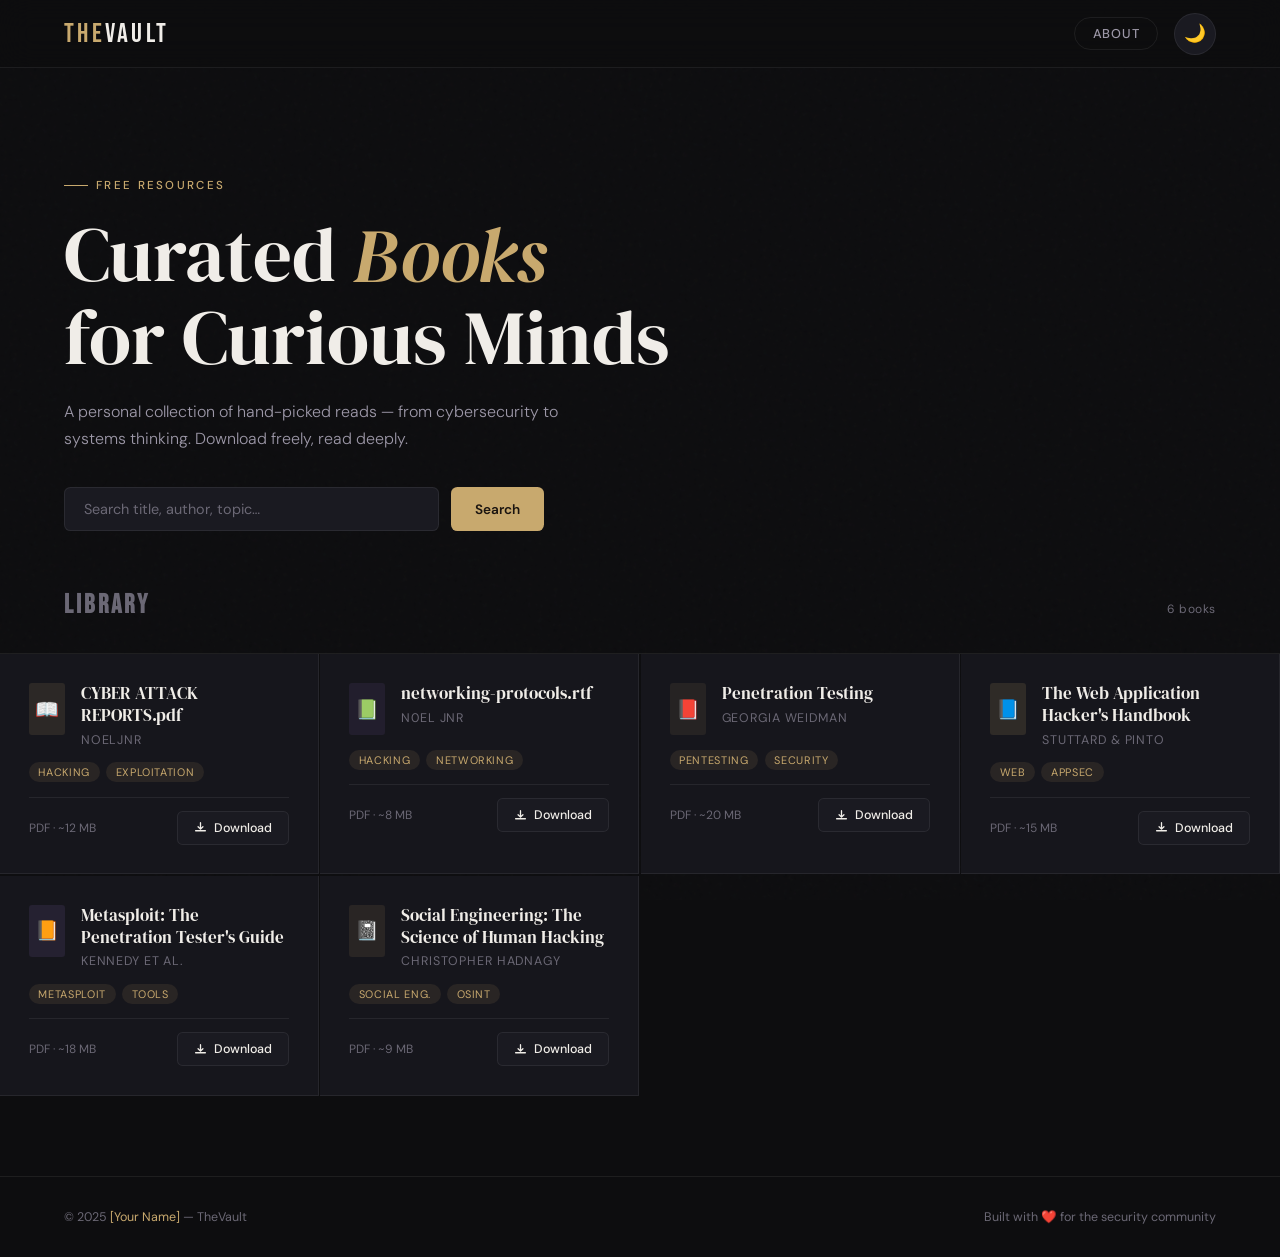
==== index.html @ 4ef49ee2 "Update book card details for networking protocols" ====
<!DOCTYPE html>
<html lang="en" data-theme="dark">
<head>
  <meta charset="UTF-8" />
  <meta name="viewport" content="width=device-width, initial-scale=1.0"/>
  <title>The Vault — Book Library</title>
  <link href="https://fonts.googleapis.com/css2?family=Bebas+Neue&family=DM+Serif+Display:ital@0;1&family=DM+Sans:wght@300;400;500&display=swap" rel="stylesheet"/>
  <style>
    :root[data-theme="dark"] {
      --bg: #0d0d0f;
      --bg2: #131317;
      --bg3: #1a1a21;
      --border: rgba(255,255,255,0.07);
      --text: #f0ede8;
      --text-muted: #6b6875;
      --text-sub: #9d98a8;
      --accent: #c8a96e;
      --accent2: #7b5ea7;
      --card-bg: #16161c;
      --card-hover: #1d1d26;
      --tag-bg: rgba(200,169,110,0.1);
      --shadow: 0 8px 40px rgba(0,0,0,0.6);
      --glow: 0 0 30px rgba(200,169,110,0.08);
    }
    :root[data-theme="light"] {
      --bg: #f5f2ee;
      --bg2: #ede9e3;
      --bg3: #e4dfd8;
      --border: rgba(0,0,0,0.08);
      --text: #1a1714;
      --text-muted: #a09890;
      --text-sub: #6e665e;
      --accent: #9b6f2f;
      --accent2: #5c3d8a;
      --card-bg: #faf8f5;
      --card-hover: #f0ece6;
      --tag-bg: rgba(155,111,47,0.1);
      --shadow: 0 8px 40px rgba(0,0,0,0.1);
      --glow: 0 0 30px rgba(155,111,47,0.06);
    }

    *, *::before, *::after { box-sizing: border-box; margin: 0; padding: 0; }

    html { scroll-behavior: smooth; }

    body {
      font-family: 'DM Sans', sans-serif;
      background: var(--bg);
      color: var(--text);
      min-height: 100vh;
      transition: background 0.4s ease, color 0.4s ease;
      overflow-x: hidden;
    }

    /* ── Noise texture overlay ── */
    body::before {
      content: '';
      position: fixed; inset: 0;
      background-image: url("data:image/svg+xml,%3Csvg viewBox='0 0 200 200' xmlns='http://www.w3.org/2000/svg'%3E%3Cfilter id='n'%3E%3CfeTurbulence type='fractalNoise' baseFrequency='0.9' numOctaves='4' stitchTiles='stitch'/%3E%3C/filter%3E%3Crect width='100%25' height='100%25' filter='url(%23n)' opacity='0.04'/%3E%3C/svg%3E");
      pointer-events: none;
      z-index: 0;
      opacity: 0.5;
    }

    /* ── HEADER ── */
    header {
      position: sticky; top: 0; z-index: 100;
      display: flex; align-items: center; justify-content: space-between;
      padding: 0 clamp(1.5rem, 5vw, 4rem);
      height: 68px;
      background: rgba(13,13,15,0.85);
      backdrop-filter: blur(16px);
      border-bottom: 1px solid var(--border);
      transition: background 0.4s;
    }
    [data-theme="light"] header { background: rgba(245,242,238,0.85); }

    .logo {
      font-family: 'Bebas Neue', sans-serif;
      font-size: 1.7rem;
      letter-spacing: 0.12em;
      color: var(--accent);
      text-decoration: none;
    }
    .logo span { color: var(--text); }

    nav { display: flex; align-items: center; gap: 0.5rem; }

    .nav-btn {
      background: none; border: 1px solid var(--border);
      color: var(--text-sub); font-family: 'DM Sans', sans-serif;
      font-size: 0.8rem; font-weight: 500; letter-spacing: 0.06em;
      text-transform: uppercase; cursor: pointer;
      padding: 0.45rem 1.1rem; border-radius: 2rem;
      transition: all 0.25s;
    }
    .nav-btn:hover { color: var(--text); border-color: var(--accent); }

    .theme-toggle {
      width: 42px; height: 42px;
      border-radius: 50%; border: 1px solid var(--border);
      background: var(--bg3); cursor: pointer;
      display: flex; align-items: center; justify-content: center;
      font-size: 1.1rem; transition: all 0.3s;
      margin-left: 0.5rem;
    }
    .theme-toggle:hover { border-color: var(--accent); transform: rotate(20deg); }

    /* ── HERO ── */
    .hero {
      position: relative; z-index: 1;
      padding: clamp(4rem, 8vw, 7rem) clamp(1.5rem, 5vw, 4rem) clamp(2rem, 4vw, 3.5rem);
      max-width: 900px;
    }
    .hero-label {
      display: inline-flex; align-items: center; gap: 0.5rem;
      font-size: 0.72rem; letter-spacing: 0.2em; text-transform: uppercase;
      color: var(--accent); font-weight: 500; margin-bottom: 1.2rem;
    }
    .hero-label::before {
      content: ''; display: block; width: 24px; height: 1px; background: var(--accent);
    }
    h1 {
      font-family: 'DM Serif Display', serif;
      font-size: clamp(2.8rem, 6vw, 5rem);
      line-height: 1.08;
      font-weight: 400;
      color: var(--text);
    }
    h1 em { font-style: italic; color: var(--accent); }
    .hero-sub {
      margin-top: 1.2rem;
      font-size: 1rem; color: var(--text-sub);
      font-weight: 300; max-width: 520px; line-height: 1.7;
    }

    /* search */
    .search-wrap {
      margin-top: 2.2rem;
      display: flex; gap: 0.75rem; max-width: 480px;
    }
    .search-wrap input {
      flex: 1; background: var(--bg3); border: 1px solid var(--border);
      color: var(--text); font-family: 'DM Sans', sans-serif; font-size: 0.9rem;
      padding: 0.75rem 1.2rem; border-radius: 0.4rem; outline: none;
      transition: border-color 0.25s;
    }
    .search-wrap input::placeholder { color: var(--text-muted); }
    .search-wrap input:focus { border-color: var(--accent); }
    .search-wrap button {
      padding: 0.75rem 1.5rem; background: var(--accent);
      color: #1a1410; font-family: 'DM Sans', sans-serif;
      font-size: 0.85rem; font-weight: 600; border: none;
      border-radius: 0.4rem; cursor: pointer; white-space: nowrap;
      transition: opacity 0.2s;
    }
    .search-wrap button:hover { opacity: 0.85; }

    /* ── DIVIDER ── */
    .section-head {
      position: relative; z-index: 1;
      padding: 0 clamp(1.5rem, 5vw, 4rem);
      display: flex; align-items: baseline; justify-content: space-between;
      margin-bottom: 2rem; margin-top: 0.5rem;
    }
    .section-head h2 {
      font-family: 'Bebas Neue', sans-serif;
      font-size: clamp(1.2rem, 2.5vw, 1.6rem);
      letter-spacing: 0.12em; color: var(--text-muted);
    }
    .count-badge {
      font-size: 0.75rem; color: var(--text-muted); letter-spacing: 0.05em;
    }

    /* ── BOOKS GRID ── */
    .grid {
      position: relative; z-index: 1;
      display: grid;
      grid-template-columns: repeat(auto-fill, minmax(300px, 1fr));
      gap: 1.5px;
      border-top: 1px solid var(--border);
    }

    /* card */
    .book-card {
      background: var(--card-bg);
      border-right: 1px solid var(--border);
      border-bottom: 1px solid var(--border);
      padding: 1.8rem;
      display: flex; flex-direction: column; gap: 0.9rem;
      transition: background 0.25s, transform 0.25s;
      position: relative; overflow: hidden;
    }
    .book-card::after {
      content: ''; position: absolute; top: 0; left: 0;
      width: 3px; height: 0; background: var(--accent);
      transition: height 0.35s ease;
    }
    .book-card:hover { background: var(--card-hover); }
    .book-card:hover::after { height: 100%; }

    .book-spine {
      width: 36px; height: 52px; border-radius: 3px;
      display: flex; align-items: center; justify-content: center;
      font-size: 1.2rem; flex-shrink: 0;
    }

    .book-meta { flex: 1; }
    .book-title {
      font-family: 'DM Serif Display', serif;
      font-size: 1.05rem; font-weight: 400;
      color: var(--text); line-height: 1.3; margin-bottom: 0.3rem;
    }
    .book-author {
      font-size: 0.78rem; color: var(--text-muted);
      text-transform: uppercase; letter-spacing: 0.07em;
    }

    .book-tags { display: flex; flex-wrap: wrap; gap: 0.4rem; }
    .tag {
      font-size: 0.68rem; letter-spacing: 0.06em; text-transform: uppercase;
      color: var(--accent); background: var(--tag-bg);
      padding: 0.2rem 0.6rem; border-radius: 2rem;
    }

    .book-footer {
      display: flex; align-items: center; justify-content: space-between;
      padding-top: 0.8rem; border-top: 1px solid var(--border);
    }
    .file-info { font-size: 0.75rem; color: var(--text-muted); }

    .dl-btn {
      display: inline-flex; align-items: center; gap: 0.45rem;
      background: var(--bg3); border: 1px solid var(--border);
      color: var(--text); font-family: 'DM Sans', sans-serif;
      font-size: 0.78rem; font-weight: 500; text-decoration: none;
      padding: 0.5rem 1rem; border-radius: 0.35rem; cursor: pointer;
      transition: all 0.25s; white-space: nowrap;
    }
    .dl-btn svg { width: 13px; height: 13px; flex-shrink: 0; }
    .dl-btn:hover {
      background: var(--accent); color: #1a1410;
      border-color: var(--accent);
    }
    .dl-btn:hover svg path { stroke: #1a1410; }

    /* ── ABOUT MODAL ── */
    .modal-overlay {
      display: none; position: fixed; inset: 0; z-index: 200;
      background: rgba(0,0,0,0.7); backdrop-filter: blur(8px);
      align-items: center; justify-content: center;
      padding: 1.5rem;
    }
    .modal-overlay.open { display: flex; }

    .modal {
      background: var(--bg2); border: 1px solid var(--border);
      border-radius: 0.75rem; max-width: 520px; width: 100%;
      padding: 2.5rem; position: relative;
      box-shadow: var(--shadow);
      animation: modalIn 0.3s cubic-bezier(.22,1,.36,1);
    }
    @keyframes modalIn {
      from { opacity: 0; transform: translateY(20px) scale(0.97); }
      to   { opacity: 1; transform: translateY(0) scale(1); }
    }
    .modal-close {
      position: absolute; top: 1.2rem; right: 1.2rem;
      background: none; border: 1px solid var(--border);
      color: var(--text-muted); width: 34px; height: 34px;
      border-radius: 50%; cursor: pointer; font-size: 1rem;
      display: flex; align-items: center; justify-content: center;
      transition: all 0.2s;
    }
    .modal-close:hover { border-color: var(--accent); color: var(--accent); }

    .modal-label {
      font-size: 0.7rem; letter-spacing: 0.2em; text-transform: uppercase;
      color: var(--accent); margin-bottom: 0.8rem;
    }
    .modal h3 {
      font-family: 'DM Serif Display', serif;
      font-size: 1.8rem; font-weight: 400; margin-bottom: 1rem;
    }
    .modal p {
      font-size: 0.9rem; color: var(--text-sub);
      line-height: 1.75; margin-bottom: 1rem;
    }
    .modal-divider {
      border: none; border-top: 1px solid var(--border); margin: 1.2rem 0;
    }
    .about-details { display: grid; grid-template-columns: 1fr 1fr; gap: 0.8rem; }
    .about-item label {
      display: block; font-size: 0.68rem; text-transform: uppercase;
      letter-spacing: 0.1em; color: var(--text-muted); margin-bottom: 0.2rem;
    }
    .about-item span { font-size: 0.88rem; color: var(--text); }

    .social-links {
      display: flex; gap: 0.6rem; margin-top: 1.4rem; flex-wrap: wrap;
    }
    .social-link {
      font-size: 0.75rem; text-transform: uppercase; letter-spacing: 0.08em;
      color: var(--text-muted); border: 1px solid var(--border);
      padding: 0.4rem 0.9rem; border-radius: 2rem; text-decoration: none;
      transition: all 0.2s;
    }
    .social-link:hover { color: var(--accent); border-color: var(--accent); }

    /* ── FOOTER ── */
    footer {
      position: relative; z-index: 1;
      margin-top: 5rem;
      border-top: 1px solid var(--border);
      padding: 2rem clamp(1.5rem, 5vw, 4rem);
      display: flex; align-items: center; justify-content: space-between;
      flex-wrap: wrap; gap: 1rem;
    }
    footer p { font-size: 0.78rem; color: var(--text-muted); }
    footer a { color: var(--accent); text-decoration: none; }

    /* ── ANIMATIONS ── */
    .fade-in {
      opacity: 0; transform: translateY(16px);
      animation: fadeUp 0.55s ease forwards;
    }
    @keyframes fadeUp {
      to { opacity: 1; transform: translateY(0); }
    }
    .book-card { animation: fadeUp 0.5s ease both; }
    .book-card:nth-child(1) { animation-delay: 0.05s; }
    .book-card:nth-child(2) { animation-delay: 0.10s; }
    .book-card:nth-child(3) { animation-delay: 0.15s; }
    .book-card:nth-child(4) { animation-delay: 0.20s; }
    .book-card:nth-child(5) { animation-delay: 0.25s; }
    .book-card:nth-child(6) { animation-delay: 0.30s; }

    /* ── NO RESULTS ── */
    .no-results {
      grid-column: 1/-1;
      padding: 4rem; text-align: center;
      color: var(--text-muted); font-size: 0.9rem;
    }

    @media (max-width: 600px) {
      .about-details { grid-template-columns: 1fr; }
    }
  </style>
</head>
<body>

<!-- ═══════════════════════════════ HEADER ═══════════════════════════════ -->
<header>
  <a class="logo" href="#">The<span>Vault</span></a>
  <nav>
    <button class="nav-btn" onclick="openAbout()">About</button>
    <button class="theme-toggle" id="themeToggle" title="Toggle theme" onclick="toggleTheme()">🌙</button>
  </nav>
</header>

<!-- ═══════════════════════════════ HERO ════════════════════════════════ -->
<section class="hero fade-in">
  <div class="hero-label">Free Resources</div>
  <h1>Curated <em>Books</em><br>for Curious Minds</h1>
  <p class="hero-sub">A personal collection of hand-picked reads — from cybersecurity to systems thinking. Download freely, read deeply.</p>

  <div class="search-wrap">
    <input type="text" id="searchInput" placeholder="Search title, author, topic…" oninput="filterBooks()" />
    <button onclick="filterBooks()">Search</button>
  </div>
</section>

<!-- ═══════════════════════════════ GRID ════════════════════════════════ -->
<div class="section-head">
  <h2>Library</h2>
  <span class="count-badge" id="countBadge">6 books</span>
</div>

<main class="grid" id="bookGrid">

  <!-- ── BOOK 1 ── -->
  <article class="book-card" data-title="CYBER ATTACK REPORTS.pdf" data-author="Jon Erickson" data-tags="hacking exploitation">
    <div style="display:flex; gap:1rem; align-items:flex-start;">
      <div class="book-spine" style="background:rgba(200,169,110,0.12);">📖</div>
      <div class="book-meta">
        <div class="book-title">CYBER ATTACK REPORTS.pdf</div>
        <div class="book-author">Noeljnr</div>
      </div>
    </div>
    <div class="book-tags">
      <span class="tag">Hacking</span>
      <span class="tag">Exploitation</span>
    </div>
    <div class="book-footer">
      <span class="file-info">PDF · ~12 MB</span>
      <a class="dl-btn"
   href="https://raw.githubusercontent.com/Noeljnrscript/cybersecurity-portfolio/main/CYBER-ATTACK-REPORTS.pdf"
   download>
        <svg viewBox="0 0 16 16" fill="none"><path d="M8 2v8m0 0L5 7m3 3 3-3M2 12h12" stroke="currentColor" stroke-width="1.6" stroke-linecap="round" stroke-linejoin="round"/></svg>
        Download
      </a>
    </div>
  </article>

  <!-- ── BOOK 2 ── -->
  <article class="book-card" data-title="networking-protocols" data-author="N0el Jnr" data-tags="networking">
    <div style="display:flex; gap:1rem; align-items:flex-start;">
      <div class="book-spine" style="background:rgba(123,94,167,0.12);">📗</div>
      <div class="book-meta">
        <div class="book-title">networking-protocols.rtf</div>
        <div class="book-author">N0el Jnr</div>
      </div>
    </div>
    <div class="book-tags">
      <span class="tag">Hacking</span>
      <span class="tag">Networking</span>
    </div>
    <div class="book-footer">
      <span class="file-info">PDF · ~8 MB</span>
      <a class="dl-btn"
   href="https://raw.githubusercontent.com/Noeljnrscript/cybersecurity-portfolio/main/networking-protocols.rtf"
   download>
        <svg viewBox="0 0 16 16" fill="none"><path d="M8 2v8m0 0L5 7m3 3 3-3M2 12h12" stroke="currentColor" stroke-width="1.6" stroke-linecap="round" stroke-linejoin="round"/></svg>
        Download
      </a>
    </div>
  </article>

  <!-- ── BOOK 3 ── -->
  <article class="book-card" data-title="Penetration Testing" data-author="Georgia Weidman" data-tags="pentesting security">
    <div style="display:flex; gap:1rem; align-items:flex-start;">
      <div class="book-spine" style="background:rgba(200,169,110,0.09);">📕</div>
      <div class="book-meta">
        <div class="book-title">Penetration Testing</div>
        <div class="book-author">Georgia Weidman</div>
      </div>
    </div>
    <div class="book-tags">
      <span class="tag">Pentesting</span>
      <span class="tag">Security</span>
    </div>
    <div class="book-footer">
      <span class="file-info">PDF · ~20 MB</span>
      <a class="dl-btn" href="https://github.com/YOUR_USERNAME/YOUR_REPO/raw/main/books/placeholder-book-3.pdf" download>
        <svg viewBox="0 0 16 16" fill="none"><path d="M8 2v8m0 0L5 7m3 3 3-3M2 12h12" stroke="currentColor" stroke-width="1.6" stroke-linecap="round" stroke-linejoin="round"/></svg>
        Download
      </a>
    </div>
  </article>

  <!-- ── BOOK 4 ── -->
  <article class="book-card" data-title="The Web Application Hacker's Handbook" data-author="Stuttard & Pinto" data-tags="web security appsec">
    <div style="display:flex; gap:1rem; align-items:flex-start;">
      <div class="book-spine" style="background:rgba(200,169,110,0.14);">📘</div>
      <div class="book-meta">
        <div class="book-title">The Web Application Hacker's Handbook</div>
        <div class="book-author">Stuttard &amp; Pinto</div>
      </div>
    </div>
    <div class="book-tags">
      <span class="tag">Web</span>
      <span class="tag">AppSec</span>
    </div>
    <div class="book-footer">
      <span class="file-info">PDF · ~15 MB</span>
      <a class="dl-btn" href="https://github.com/YOUR_USERNAME/YOUR_REPO/raw/main/books/placeholder-book-4.pdf" download>
        <svg viewBox="0 0 16 16" fill="none"><path d="M8 2v8m0 0L5 7m3 3 3-3M2 12h12" stroke="currentColor" stroke-width="1.6" stroke-linecap="round" stroke-linejoin="round"/></svg>
        Download
      </a>
    </div>
  </article>

  <!-- ── BOOK 5 ── -->
  <article class="book-card" data-title="Metasploit: The Penetration Tester's Guide" data-author="Kennedy et al." data-tags="metasploit tools">
    <div style="display:flex; gap:1rem; align-items:flex-start;">
      <div class="book-spine" style="background:rgba(123,94,167,0.15);">📙</div>
      <div class="book-meta">
        <div class="book-title">Metasploit: The Penetration Tester's Guide</div>
        <div class="book-author">Kennedy et al.</div>
      </div>
    </div>
    <div class="book-tags">
      <span class="tag">Metasploit</span>
      <span class="tag">Tools</span>
    </div>
    <div class="book-footer">
      <span class="file-info">PDF · ~18 MB</span>
      <a class="dl-btn" href="https://github.com/YOUR_USERNAME/YOUR_REPO/raw/main/books/placeholder-book-5.pdf" download>
        <svg viewBox="0 0 16 16" fill="none"><path d="M8 2v8m0 0L5 7m3 3 3-3M2 12h12" stroke="currentColor" stroke-width="1.6" stroke-linecap="round" stroke-linejoin="round"/></svg>
        Download
      </a>
    </div>
  </article>

  <!-- ── BOOK 6 ── -->
  <article class="book-card" data-title="Social Engineering: The Science of Human Hacking" data-author="Christopher Hadnagy" data-tags="social engineering osint">
    <div style="display:flex; gap:1rem; align-items:flex-start;">
      <div class="book-spine" style="background:rgba(200,169,110,0.10);">📓</div>
      <div class="book-meta">
        <div class="book-title">Social Engineering: The Science of Human Hacking</div>
        <div class="book-author">Christopher Hadnagy</div>
      </div>
    </div>
    <div class="book-tags">
      <span class="tag">Social Eng.</span>
      <span class="tag">OSINT</span>
    </div>
    <div class="book-footer">
      <span class="file-info">PDF · ~9 MB</span>
      <a class="dl-btn" href="https://github.com/YOUR_USERNAME/YOUR_REPO/raw/main/books/placeholder-book-6.pdf" download>
        <svg viewBox="0 0 16 16" fill="none"><path d="M8 2v8m0 0L5 7m3 3 3-3M2 12h12" stroke="currentColor" stroke-width="1.6" stroke-linecap="round" stroke-linejoin="round"/></svg>
        Download
      </a>
    </div>
  </article>

</main>

<!-- ═══════════════════════════════ ABOUT MODAL ══════════════════════════ -->
<div class="modal-overlay" id="aboutModal">
  <div class="modal">
    <button class="modal-close" onclick="closeAbout()">✕</button>
    <div class="modal-label">About This Vault</div>
    <h3>Hey, I'm [Your Name].</h3>
    <p>Cybersecurity student & ethical hacker in training. This is my personal collection of books and resources that have shaped how I think about security, systems, and code.</p>
    <p>All resources are shared for educational purposes. If you find something valuable, pay it forward.</p>
    <hr class="modal-divider"/>
    <div class="about-details">
      <div class="about-item">
        <label>Currently</label>
        <span>[Your School / Program]</span>
      </div>
      <div class="about-item">
        <label>Focus Area</label>
        <span>Ethical Hacking · CTF</span>
      </div>
      <div class="about-item">
        <label>Location</label>
        <span>[Your City, Country]</span>
      </div>
      <div class="about-item">
        <label>Books in Vault</label>
        <span id="modalCount">6 and growing</span>
      </div>
    </div>
    <div class="social-links">
      <a class="social-link" href="https://github.com/YOUR_USERNAME" target="_blank">GitHub</a>
      <a class="social-link" href="https://twitter.com/YOUR_HANDLE" target="_blank">Twitter / X</a>
      <a class="social-link" href="https://linkedin.com/in/YOUR_PROFILE" target="_blank">LinkedIn</a>
      <a class="social-link" href="mailto:your@email.com">Email</a>
    </div>
  </div>
</div>

<!-- ═══════════════════════════════ FOOTER ═══════════════════════════════ -->
<footer>
  <p>© 2025 <a href="#">[Your Name]</a> — TheVault</p>
  <p>Built with ❤️ for the security community</p>
</footer>

<!-- ═══════════════════════════════ SCRIPTS ══════════════════════════════ -->
<script>
  /* ── Theme ── */
  const html = document.documentElement;
  const btn  = document.getElementById('themeToggle');

  function toggleTheme() {
    const isDark = html.getAttribute('data-theme') === 'dark';
    html.setAttribute('data-theme', isDark ? 'light' : 'dark');
    btn.textContent = isDark ? '🌙' : '☀️';
    localStorage.setItem('vault-theme', isDark ? 'light' : 'dark');
  }

  // Restore saved theme
  const saved = localStorage.getItem('vault-theme');
  if (saved) {
    html.setAttribute('data-theme', saved);
    btn.textContent = saved === 'dark' ? '☀️' : '🌙';
  }

  /* ── Search / Filter ── */
  function filterBooks() {
    const q = document.getElementById('searchInput').value.toLowerCase().trim();
    const cards = document.querySelectorAll('.book-card');
    let visible = 0;

    cards.forEach(card => {
      const title  = card.dataset.title?.toLowerCase() || '';
      const author = card.dataset.author?.toLowerCase() || '';
      const tags   = card.dataset.tags?.toLowerCase() || '';
      const match  = !q || title.includes(q) || author.includes(q) || tags.includes(q);

      card.style.display = match ? '' : 'none';
      if (match) visible++;
    });

    const badge = document.getElementById('countBadge');
    badge.textContent = visible + (visible === 1 ? ' book' : ' books');

    // no results
    let noResults = document.querySelector('.no-results');
    if (visible === 0) {
      if (!noResults) {
        noResults = document.createElement('p');
        noResults.className = 'no-results';
        noResults.textContent = `No books found for "${q}" — try another search.`;
        document.getElementById('bookGrid').appendChild(noResults);
      }
    } else if (noResults) {
      noResults.remove();
    }
  }

  /* ── Modal ── */
  function openAbout()  { document.getElementById('aboutModal').classList.add('open'); }
  function closeAbout() { document.getElementById('aboutModal').classList.remove('open'); }

  // Close on overlay click
  document.getElementById('aboutModal').addEventListener('click', function(e) {
    if (e.target === this) closeAbout();
  });

  // Close on Esc
  document.addEventListener('keydown', e => { if (e.key === 'Escape') closeAbout(); });
</script>
</body>
</html>
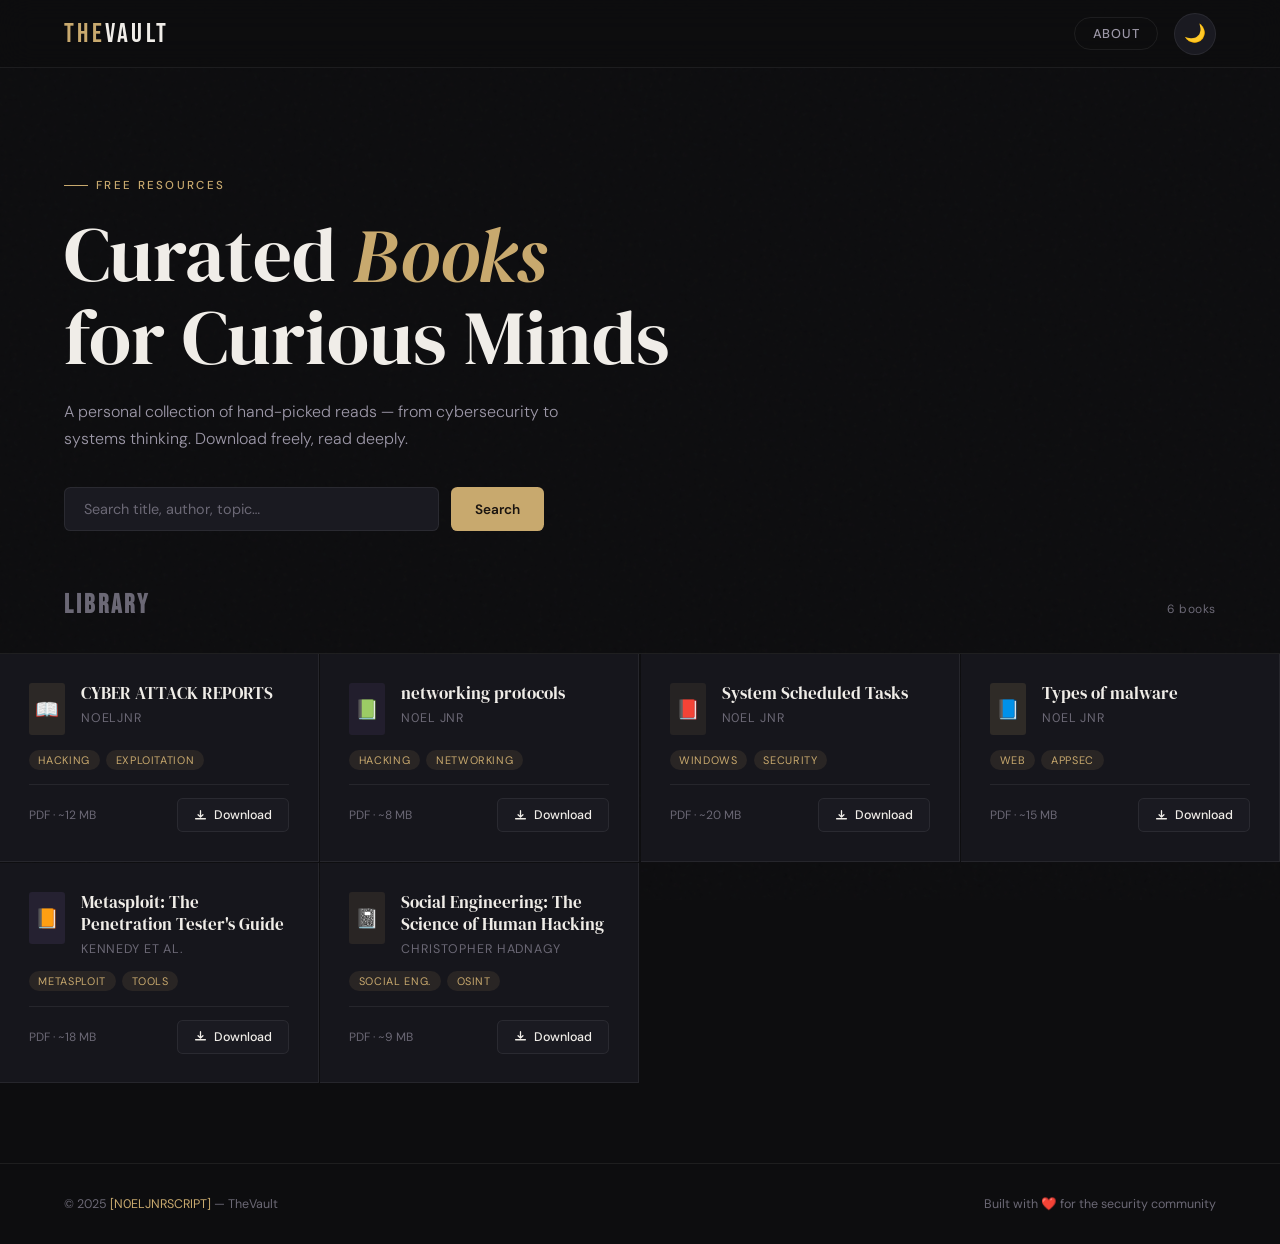
==== commit cb388c42: "Update book titles and author details in index.html" ====
--- a/index.html
+++ b/index.html
@@ -379,11 +379,11 @@
 <main class="grid" id="bookGrid">
 
   <!-- ── BOOK 1 ── -->
-  <article class="book-card" data-title="CYBER ATTACK REPORTS.pdf" data-author="Jon Erickson" data-tags="hacking exploitation">
+  <article class="book-card" data-title="CYBER ATTACK REPORTS" data-author="Jon Erickson" data-tags="hacking exploitation">
     <div style="display:flex; gap:1rem; align-items:flex-start;">
       <div class="book-spine" style="background:rgba(200,169,110,0.12);">📖</div>
       <div class="book-meta">
-        <div class="book-title">CYBER ATTACK REPORTS.pdf</div>
+        <div class="book-title">CYBER ATTACK REPORTS</div>
         <div class="book-author">Noeljnr</div>
       </div>
     </div>
@@ -403,11 +403,11 @@
   </article>
 
   <!-- ── BOOK 2 ── -->
-  <article class="book-card" data-title="networking-protocols" data-author="N0el Jnr" data-tags="networking">
+  <article class="book-card" data-title="Networking protocols" data-author="N0el Jnr" data-tags="networking">
     <div style="display:flex; gap:1rem; align-items:flex-start;">
       <div class="book-spine" style="background:rgba(123,94,167,0.12);">📗</div>
       <div class="book-meta">
-        <div class="book-title">networking-protocols.rtf</div>
+        <div class="book-title">networking protocols</div>
         <div class="book-author">N0el Jnr</div>
       </div>
     </div>
@@ -427,21 +427,23 @@
   </article>
 
   <!-- ── BOOK 3 ── -->
-  <article class="book-card" data-title="Penetration Testing" data-author="Georgia Weidman" data-tags="pentesting security">
+  <article class="book-card" data-title="System Scheduled Tasks" data-author="N0el Jnr" data-tags="pentesting security">
     <div style="display:flex; gap:1rem; align-items:flex-start;">
       <div class="book-spine" style="background:rgba(200,169,110,0.09);">📕</div>
       <div class="book-meta">
-        <div class="book-title">Penetration Testing</div>
-        <div class="book-author">Georgia Weidman</div>
+        <div class="book-title">System Scheduled Tasks</div>
+        <div class="book-author">N0el Jnr</div>
       </div>
     </div>
     <div class="book-tags">
-      <span class="tag">Pentesting</span>
+      <span class="tag">Windows</span>
       <span class="tag">Security</span>
     </div>
     <div class="book-footer">
       <span class="file-info">PDF · ~20 MB</span>
-      <a class="dl-btn" href="https://github.com/YOUR_USERNAME/YOUR_REPO/raw/main/books/placeholder-book-3.pdf" download>
+      <a class="dl-btn"                    
+        href="https://raw.githubusercontent.com/Noeljnrscript/cybersecurity-portfolio/main/system-scheduled-tasks.pdf" 
+        download>
         <svg viewBox="0 0 16 16" fill="none"><path d="M8 2v8m0 0L5 7m3 3 3-3M2 12h12" stroke="currentColor" stroke-width="1.6" stroke-linecap="round" stroke-linejoin="round"/></svg>
         Download
       </a>
@@ -449,12 +451,12 @@
   </article>
 
   <!-- ── BOOK 4 ── -->
-  <article class="book-card" data-title="The Web Application Hacker's Handbook" data-author="Stuttard & Pinto" data-tags="web security appsec">
+  <article class="book-card" data-title="Types of malware" data-author="N0el Jnr" data-tags="web security appsec">
     <div style="display:flex; gap:1rem; align-items:flex-start;">
       <div class="book-spine" style="background:rgba(200,169,110,0.14);">📘</div>
       <div class="book-meta">
-        <div class="book-title">The Web Application Hacker's Handbook</div>
-        <div class="book-author">Stuttard &amp; Pinto</div>
+        <div class="book-title">Types of malware</div>
+        <div class="book-author">N0el Jnr</div>
       </div>
     </div>
     <div class="book-tags">
@@ -463,7 +465,9 @@
     </div>
     <div class="book-footer">
       <span class="file-info">PDF · ~15 MB</span>
-      <a class="dl-btn" href="https://github.com/YOUR_USERNAME/YOUR_REPO/raw/main/books/placeholder-book-4.pdf" download>
+      <a class="dl-btn" 
+        href="https://raw.githubusercontent.com/Noeljnrscript/cybersecurity-portfolio/main/Types_of_malware.pdf" 
+        download>
         <svg viewBox="0 0 16 16" fill="none"><path d="M8 2v8m0 0L5 7m3 3 3-3M2 12h12" stroke="currentColor" stroke-width="1.6" stroke-linecap="round" stroke-linejoin="round"/></svg>
         Download
       </a>
@@ -521,7 +525,7 @@
   <div class="modal">
     <button class="modal-close" onclick="closeAbout()">✕</button>
     <div class="modal-label">About This Vault</div>
-    <h3>Hey, I'm [Your Name].</h3>
+    <h3>Hey, I'm [N0ELJNRSCRIPT].</h3>
     <p>Cybersecurity student & ethical hacker in training. This is my personal collection of books and resources that have shaped how I think about security, systems, and code.</p>
     <p>All resources are shared for educational purposes. If you find something valuable, pay it forward.</p>
     <hr class="modal-divider"/>
@@ -536,7 +540,7 @@
       </div>
       <div class="about-item">
         <label>Location</label>
-        <span>[Your City, Country]</span>
+        <span>[UYO, NIGERIA]</span>
       </div>
       <div class="about-item">
         <label>Books in Vault</label>
@@ -547,14 +551,14 @@
       <a class="social-link" href="https://github.com/YOUR_USERNAME" target="_blank">GitHub</a>
       <a class="social-link" href="https://twitter.com/YOUR_HANDLE" target="_blank">Twitter / X</a>
       <a class="social-link" href="https://linkedin.com/in/YOUR_PROFILE" target="_blank">LinkedIn</a>
-      <a class="social-link" href="mailto:your@email.com">Email</a>
+      <a class="social-link" href="mailto:your@email.com">emmaeffiong267@gmail.com</a>
     </div>
   </div>
 </div>
 
 <!-- ═══════════════════════════════ FOOTER ═══════════════════════════════ -->
 <footer>
-  <p>© 2025 <a href="#">[Your Name]</a> — TheVault</p>
+  <p>© 2025 <a href="#">[N0ELJNRSCRIPT]</a> — TheVault</p>
   <p>Built with ❤️ for the security community</p>
 </footer>
 
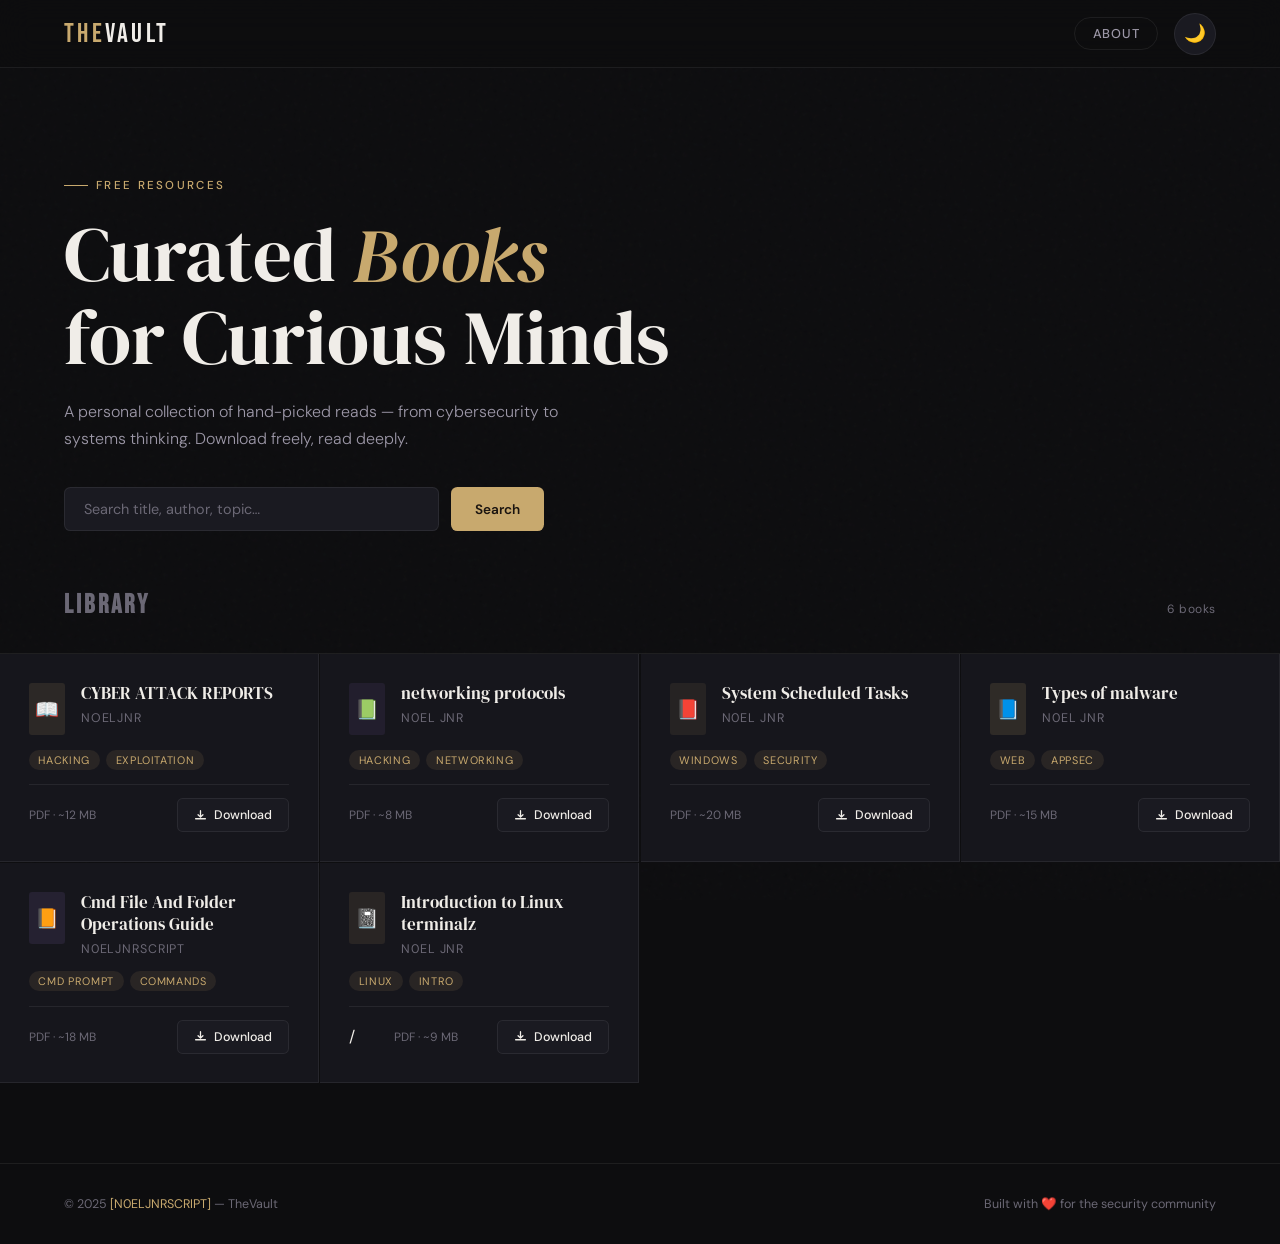
==== commit aae4bf26: "Update book details and download links in index.html" ====
--- a/index.html
+++ b/index.html
@@ -475,21 +475,22 @@
   </article>
 
   <!-- ── BOOK 5 ── -->
-  <article class="book-card" data-title="Metasploit: The Penetration Tester's Guide" data-author="Kennedy et al." data-tags="metasploit tools">
+  <article class="book-card" data-title="Cmd File And Folder Operations Guide" data-author="N0el Jnr" data-tags="CMD PROMPT">
     <div style="display:flex; gap:1rem; align-items:flex-start;">
       <div class="book-spine" style="background:rgba(123,94,167,0.15);">📙</div>
       <div class="book-meta">
-        <div class="book-title">Metasploit: The Penetration Tester's Guide</div>
-        <div class="book-author">Kennedy et al.</div>
+        <div class="book-title">Cmd File And Folder Operations Guide</div>
+        <div class="book-author">N0ELJNRSCRIPT</div>
       </div>
     </div>
     <div class="book-tags">
-      <span class="tag">Metasploit</span>
-      <span class="tag">Tools</span>
+      <span class="tag">CMD PROMPT</span>
+      <span class="tag">Commands</span>
     </div>
     <div class="book-footer">
       <span class="file-info">PDF · ~18 MB</span>
-      <a class="dl-btn" href="https://github.com/YOUR_USERNAME/YOUR_REPO/raw/main/books/placeholder-book-5.pdf" download>
+      <a class="dl-btn" href="https://raw.githubusercontent.com/Noeljnrscript/cybersecurity-portfolio/main/Cmd-file-and-folder-Operations-Guide.pdf" 
+        download>
         <svg viewBox="0 0 16 16" fill="none"><path d="M8 2v8m0 0L5 7m3 3 3-3M2 12h12" stroke="currentColor" stroke-width="1.6" stroke-linecap="round" stroke-linejoin="round"/></svg>
         Download
       </a>
@@ -497,21 +498,23 @@
   </article>
 
   <!-- ── BOOK 6 ── -->
-  <article class="book-card" data-title="Social Engineering: The Science of Human Hacking" data-author="Christopher Hadnagy" data-tags="social engineering osint">
+  <article class="book-card" data-title="Introduction to Linux terminalz" data-author="N0el Jnr" data-tags="KALI-LINUX">
     <div style="display:flex; gap:1rem; align-items:flex-start;">
       <div class="book-spine" style="background:rgba(200,169,110,0.10);">📓</div>
       <div class="book-meta">
-        <div class="book-title">Social Engineering: The Science of Human Hacking</div>
-        <div class="book-author">Christopher Hadnagy</div>
+        <div class="book-title">Introduction to Linux terminalz</div>
+        <div class="book-author">N0el Jnr</div>
       </div>
     </div>
     <div class="book-tags">
-      <span class="tag">Social Eng.</span>
-      <span class="tag">OSINT</span>
-    </div>
-    <div class="book-footer">
+      <span class="tag">LINUX</span>
+      <span class="tag">INTRO</span>
+    </div>
+    <div class="book-footer">/
       <span class="file-info">PDF · ~9 MB</span>
-      <a class="dl-btn" href="https://github.com/YOUR_USERNAME/YOUR_REPO/raw/main/books/placeholder-book-6.pdf" download>
+      <a class="dl-btn" 
+        href="https://raw.githubusercontent.com/Noeljnrscript/cybersecurity-portfolio/main/Introduction_to_Linux_term.pdf" 
+        download>
         <svg viewBox="0 0 16 16" fill="none"><path d="M8 2v8m0 0L5 7m3 3 3-3M2 12h12" stroke="currentColor" stroke-width="1.6" stroke-linecap="round" stroke-linejoin="round"/></svg>
         Download
       </a>
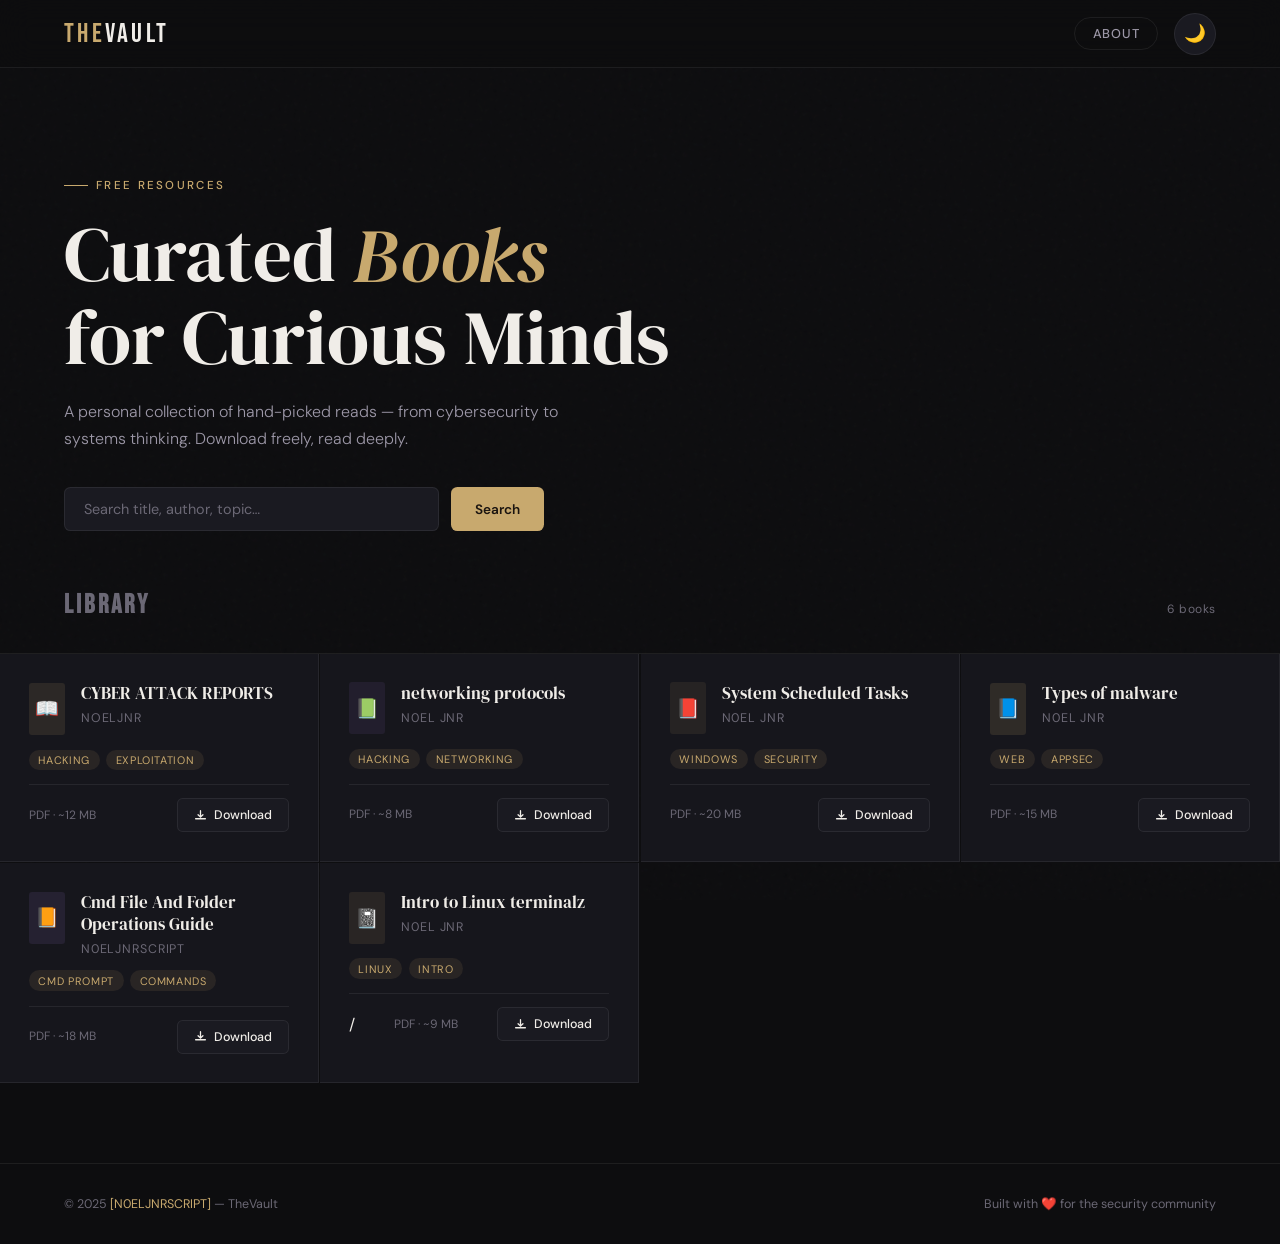
==== commit a1bed7ad: "Fix book title and update download link in index.html" ====
--- a/index.html
+++ b/index.html
@@ -489,7 +489,7 @@
     </div>
     <div class="book-footer">
       <span class="file-info">PDF · ~18 MB</span>
-      <a class="dl-btn" href="https://raw.githubusercontent.com/Noeljnrscript/cybersecurity-portfolio/main/Cmd-file-and-folder-Operations-Guide.pdf" 
+      <a class="dl-btn" href="https://raw.githubusercontent.com/Noeljnrscript/cybersecurity-portfolio/main/Cmd-File-And-Folder-Operations-Guide.pdf" 
         download>
         <svg viewBox="0 0 16 16" fill="none"><path d="M8 2v8m0 0L5 7m3 3 3-3M2 12h12" stroke="currentColor" stroke-width="1.6" stroke-linecap="round" stroke-linejoin="round"/></svg>
         Download
@@ -498,11 +498,11 @@
   </article>
 
   <!-- ── BOOK 6 ── -->
-  <article class="book-card" data-title="Introduction to Linux terminalz" data-author="N0el Jnr" data-tags="KALI-LINUX">
+  <article class="book-card" data-title="Intro to Linux terminalz" data-author="N0el Jnr" data-tags="KALI-LINUX">
     <div style="display:flex; gap:1rem; align-items:flex-start;">
       <div class="book-spine" style="background:rgba(200,169,110,0.10);">📓</div>
       <div class="book-meta">
-        <div class="book-title">Introduction to Linux terminalz</div>
+        <div class="book-title">Intro to Linux terminalz</div>
         <div class="book-author">N0el Jnr</div>
       </div>
     </div>
@@ -513,7 +513,7 @@
     <div class="book-footer">/
       <span class="file-info">PDF · ~9 MB</span>
       <a class="dl-btn" 
-        href="https://raw.githubusercontent.com/Noeljnrscript/cybersecurity-portfolio/main/Introduction_to_Linux_term.pdf" 
+        href="https://raw.githubusercontent.com/Noeljnrscript/cybersecurity-portfolio/main/Kali_Linux_File_Location_Commands_Cheatsheet.pdf" 
         download>
         <svg viewBox="0 0 16 16" fill="none"><path d="M8 2v8m0 0L5 7m3 3 3-3M2 12h12" stroke="currentColor" stroke-width="1.6" stroke-linecap="round" stroke-linejoin="round"/></svg>
         Download
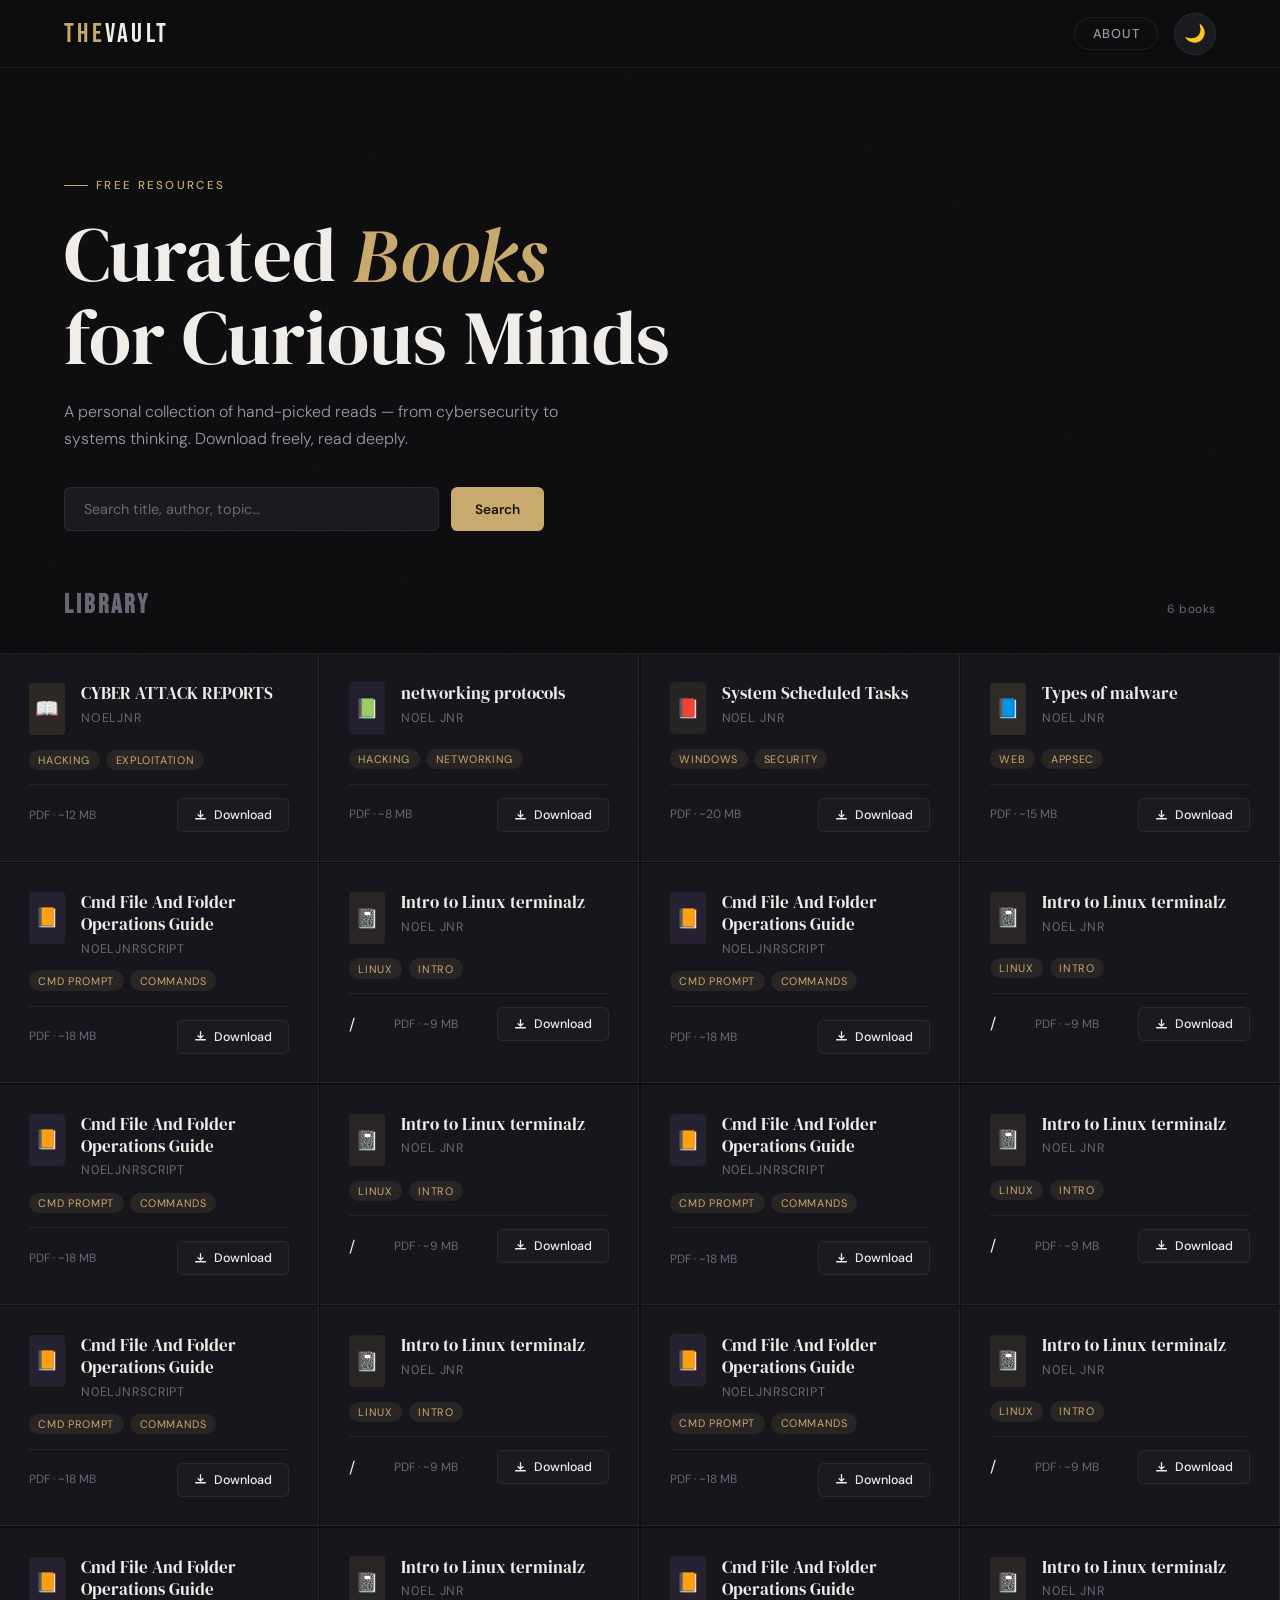
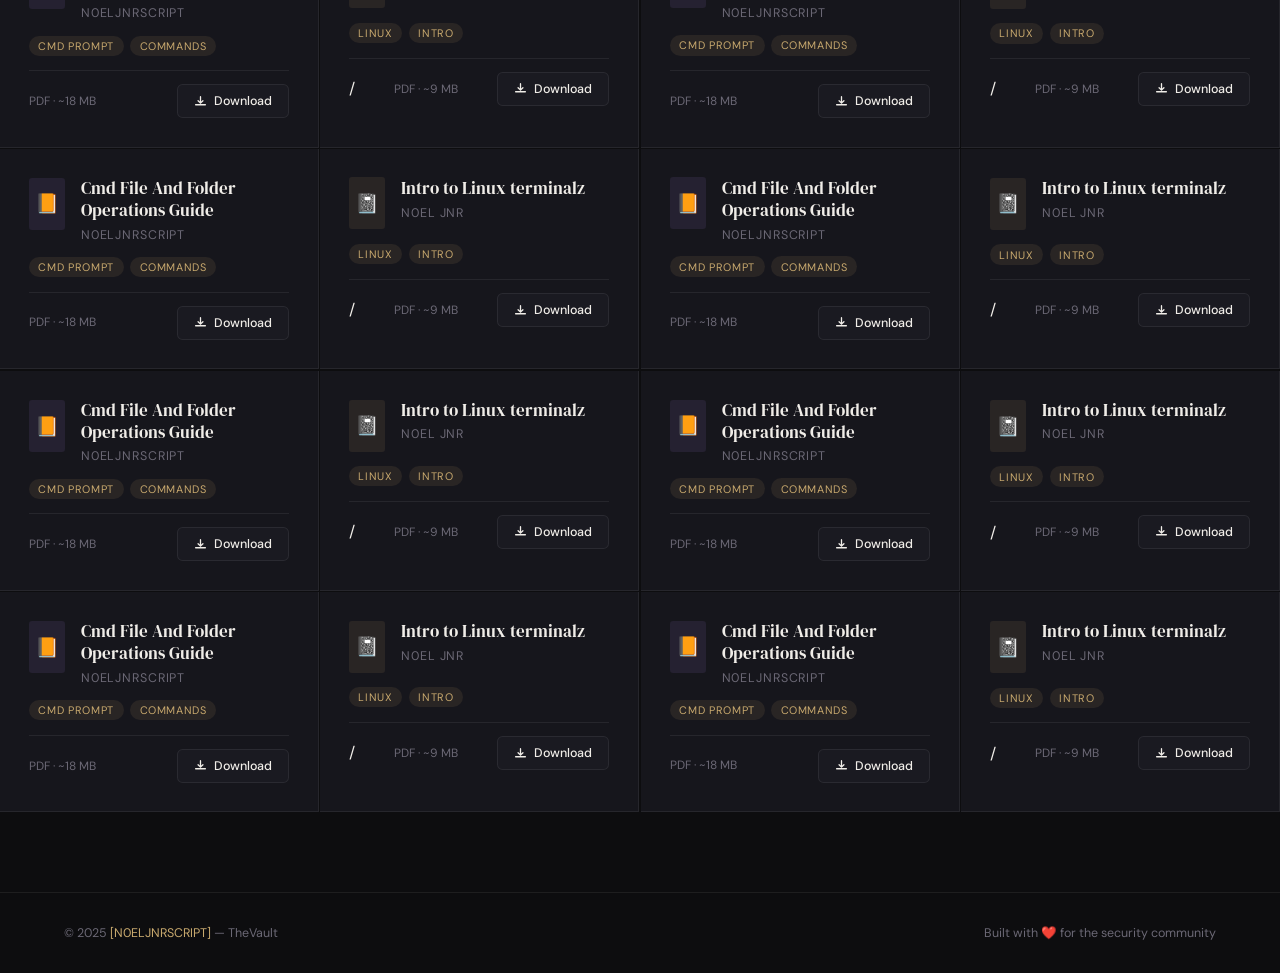
==== commit 46e04ecd: "Update print statement from 'Hello' to 'Goodbye'" ====
--- a/index.html
+++ b/index.html
@@ -520,6 +520,617 @@
       </a>
     </div>
   </article>
+  
+  <!-- ── BOOK 5 ── -->
+  <article class="book-card" data-title="Cmd File And Folder Operations Guide" data-author="N0el Jnr" data-tags="CMD PROMPT">
+    <div style="display:flex; gap:1rem; align-items:flex-start;">
+      <div class="book-spine" style="background:rgba(123,94,167,0.15);">📙</div>
+      <div class="book-meta">
+        <div class="book-title">Cmd File And Folder Operations Guide</div>
+        <div class="book-author">N0ELJNRSCRIPT</div>
+      </div>
+    </div>
+    <div class="book-tags">
+      <span class="tag">CMD PROMPT</span>
+      <span class="tag">Commands</span>
+    </div>
+    <div class="book-footer">
+      <span class="file-info">PDF · ~18 MB</span>
+      <a class="dl-btn" href="https://raw.githubusercontent.com/Noeljnrscript/cybersecurity-portfolio/main/Cmd-File-And-Folder-Operations-Guide.pdf" 
+        download>
+        <svg viewBox="0 0 16 16" fill="none"><path d="M8 2v8m0 0L5 7m3 3 3-3M2 12h12" stroke="currentColor" stroke-width="1.6" stroke-linecap="round" stroke-linejoin="round"/></svg>
+        Download
+      </a>
+    </div>
+  </article>
+
+  <!-- ── BOOK 6 ── -->
+  <article class="book-card" data-title="Intro to Linux terminalz" data-author="N0el Jnr" data-tags="KALI-LINUX">
+    <div style="display:flex; gap:1rem; align-items:flex-start;">
+      <div class="book-spine" style="background:rgba(200,169,110,0.10);">📓</div>
+      <div class="book-meta">
+        <div class="book-title">Intro to Linux terminalz</div>
+        <div class="book-author">N0el Jnr</div>
+      </div>
+    </div>
+    <div class="book-tags">
+      <span class="tag">LINUX</span>
+      <span class="tag">INTRO</span>
+    </div>
+    <div class="book-footer">/
+      <span class="file-info">PDF · ~9 MB</span>
+      <a class="dl-btn" 
+        href="https://raw.githubusercontent.com/Noeljnrscript/cybersecurity-portfolio/main/Kali_Linux_File_Location_Commands_Cheatsheet.pdf" 
+        download>
+        <svg viewBox="0 0 16 16" fill="none"><path d="M8 2v8m0 0L5 7m3 3 3-3M2 12h12" stroke="currentColor" stroke-width="1.6" stroke-linecap="round" stroke-linejoin="round"/></svg>
+        Download
+      </a>
+    </div>
+  </article>
+  
+  <!-- ── BOOK 5 ── -->
+  <article class="book-card" data-title="Cmd File And Folder Operations Guide" data-author="N0el Jnr" data-tags="CMD PROMPT">
+    <div style="display:flex; gap:1rem; align-items:flex-start;">
+      <div class="book-spine" style="background:rgba(123,94,167,0.15);">📙</div>
+      <div class="book-meta">
+        <div class="book-title">Cmd File And Folder Operations Guide</div>
+        <div class="book-author">N0ELJNRSCRIPT</div>
+      </div>
+    </div>
+    <div class="book-tags">
+      <span class="tag">CMD PROMPT</span>
+      <span class="tag">Commands</span>
+    </div>
+    <div class="book-footer">
+      <span class="file-info">PDF · ~18 MB</span>
+      <a class="dl-btn" href="https://raw.githubusercontent.com/Noeljnrscript/cybersecurity-portfolio/main/Cmd-File-And-Folder-Operations-Guide.pdf" 
+        download>
+        <svg viewBox="0 0 16 16" fill="none"><path d="M8 2v8m0 0L5 7m3 3 3-3M2 12h12" stroke="currentColor" stroke-width="1.6" stroke-linecap="round" stroke-linejoin="round"/></svg>
+        Download
+      </a>
+    </div>
+  </article>
+
+  <!-- ── BOOK 6 ── -->
+  <article class="book-card" data-title="Intro to Linux terminalz" data-author="N0el Jnr" data-tags="KALI-LINUX">
+    <div style="display:flex; gap:1rem; align-items:flex-start;">
+      <div class="book-spine" style="background:rgba(200,169,110,0.10);">📓</div>
+      <div class="book-meta">
+        <div class="book-title">Intro to Linux terminalz</div>
+        <div class="book-author">N0el Jnr</div>
+      </div>
+    </div>
+    <div class="book-tags">
+      <span class="tag">LINUX</span>
+      <span class="tag">INTRO</span>
+    </div>
+    <div class="book-footer">/
+      <span class="file-info">PDF · ~9 MB</span>
+      <a class="dl-btn" 
+        href="https://raw.githubusercontent.com/Noeljnrscript/cybersecurity-portfolio/main/Kali_Linux_File_Location_Commands_Cheatsheet.pdf" 
+        download>
+        <svg viewBox="0 0 16 16" fill="none"><path d="M8 2v8m0 0L5 7m3 3 3-3M2 12h12" stroke="currentColor" stroke-width="1.6" stroke-linecap="round" stroke-linejoin="round"/></svg>
+        Download
+      </a>
+    </div>
+  </article>
+  
+  <!-- ── BOOK 5 ── -->
+  <article class="book-card" data-title="Cmd File And Folder Operations Guide" data-author="N0el Jnr" data-tags="CMD PROMPT">
+    <div style="display:flex; gap:1rem; align-items:flex-start;">
+      <div class="book-spine" style="background:rgba(123,94,167,0.15);">📙</div>
+      <div class="book-meta">
+        <div class="book-title">Cmd File And Folder Operations Guide</div>
+        <div class="book-author">N0ELJNRSCRIPT</div>
+      </div>
+    </div>
+    <div class="book-tags">
+      <span class="tag">CMD PROMPT</span>
+      <span class="tag">Commands</span>
+    </div>
+    <div class="book-footer">
+      <span class="file-info">PDF · ~18 MB</span>
+      <a class="dl-btn" href="https://raw.githubusercontent.com/Noeljnrscript/cybersecurity-portfolio/main/Cmd-File-And-Folder-Operations-Guide.pdf" 
+        download>
+        <svg viewBox="0 0 16 16" fill="none"><path d="M8 2v8m0 0L5 7m3 3 3-3M2 12h12" stroke="currentColor" stroke-width="1.6" stroke-linecap="round" stroke-linejoin="round"/></svg>
+        Download
+      </a>
+    </div>
+  </article>
+
+  <!-- ── BOOK 6 ── -->
+  <article class="book-card" data-title="Intro to Linux terminalz" data-author="N0el Jnr" data-tags="KALI-LINUX">
+    <div style="display:flex; gap:1rem; align-items:flex-start;">
+      <div class="book-spine" style="background:rgba(200,169,110,0.10);">📓</div>
+      <div class="book-meta">
+        <div class="book-title">Intro to Linux terminalz</div>
+        <div class="book-author">N0el Jnr</div>
+      </div>
+    </div>
+    <div class="book-tags">
+      <span class="tag">LINUX</span>
+      <span class="tag">INTRO</span>
+    </div>
+    <div class="book-footer">/
+      <span class="file-info">PDF · ~9 MB</span>
+      <a class="dl-btn" 
+        href="https://raw.githubusercontent.com/Noeljnrscript/cybersecurity-portfolio/main/Kali_Linux_File_Location_Commands_Cheatsheet.pdf" 
+        download>
+        <svg viewBox="0 0 16 16" fill="none"><path d="M8 2v8m0 0L5 7m3 3 3-3M2 12h12" stroke="currentColor" stroke-width="1.6" stroke-linecap="round" stroke-linejoin="round"/></svg>
+        Download
+      </a>
+    </div>
+  </article>
+  
+  <!-- ── BOOK 5 ── -->
+  <article class="book-card" data-title="Cmd File And Folder Operations Guide" data-author="N0el Jnr" data-tags="CMD PROMPT">
+    <div style="display:flex; gap:1rem; align-items:flex-start;">
+      <div class="book-spine" style="background:rgba(123,94,167,0.15);">📙</div>
+      <div class="book-meta">
+        <div class="book-title">Cmd File And Folder Operations Guide</div>
+        <div class="book-author">N0ELJNRSCRIPT</div>
+      </div>
+    </div>
+    <div class="book-tags">
+      <span class="tag">CMD PROMPT</span>
+      <span class="tag">Commands</span>
+    </div>
+    <div class="book-footer">
+      <span class="file-info">PDF · ~18 MB</span>
+      <a class="dl-btn" href="https://raw.githubusercontent.com/Noeljnrscript/cybersecurity-portfolio/main/Cmd-File-And-Folder-Operations-Guide.pdf" 
+        download>
+        <svg viewBox="0 0 16 16" fill="none"><path d="M8 2v8m0 0L5 7m3 3 3-3M2 12h12" stroke="currentColor" stroke-width="1.6" stroke-linecap="round" stroke-linejoin="round"/></svg>
+        Download
+      </a>
+    </div>
+  </article>
+
+  <!-- ── BOOK 6 ── -->
+  <article class="book-card" data-title="Intro to Linux terminalz" data-author="N0el Jnr" data-tags="KALI-LINUX">
+    <div style="display:flex; gap:1rem; align-items:flex-start;">
+      <div class="book-spine" style="background:rgba(200,169,110,0.10);">📓</div>
+      <div class="book-meta">
+        <div class="book-title">Intro to Linux terminalz</div>
+        <div class="book-author">N0el Jnr</div>
+      </div>
+    </div>
+    <div class="book-tags">
+      <span class="tag">LINUX</span>
+      <span class="tag">INTRO</span>
+    </div>
+    <div class="book-footer">/
+      <span class="file-info">PDF · ~9 MB</span>
+      <a class="dl-btn" 
+        href="https://raw.githubusercontent.com/Noeljnrscript/cybersecurity-portfolio/main/Kali_Linux_File_Location_Commands_Cheatsheet.pdf" 
+        download>
+        <svg viewBox="0 0 16 16" fill="none"><path d="M8 2v8m0 0L5 7m3 3 3-3M2 12h12" stroke="currentColor" stroke-width="1.6" stroke-linecap="round" stroke-linejoin="round"/></svg>
+        Download
+      </a>
+    </div>
+  </article>
+  
+  <!-- ── BOOK 5 ── -->
+  <article class="book-card" data-title="Cmd File And Folder Operations Guide" data-author="N0el Jnr" data-tags="CMD PROMPT">
+    <div style="display:flex; gap:1rem; align-items:flex-start;">
+      <div class="book-spine" style="background:rgba(123,94,167,0.15);">📙</div>
+      <div class="book-meta">
+        <div class="book-title">Cmd File And Folder Operations Guide</div>
+        <div class="book-author">N0ELJNRSCRIPT</div>
+      </div>
+    </div>
+    <div class="book-tags">
+      <span class="tag">CMD PROMPT</span>
+      <span class="tag">Commands</span>
+    </div>
+    <div class="book-footer">
+      <span class="file-info">PDF · ~18 MB</span>
+      <a class="dl-btn" href="https://raw.githubusercontent.com/Noeljnrscript/cybersecurity-portfolio/main/Cmd-File-And-Folder-Operations-Guide.pdf" 
+        download>
+        <svg viewBox="0 0 16 16" fill="none"><path d="M8 2v8m0 0L5 7m3 3 3-3M2 12h12" stroke="currentColor" stroke-width="1.6" stroke-linecap="round" stroke-linejoin="round"/></svg>
+        Download
+      </a>
+    </div>
+  </article>
+
+  <!-- ── BOOK 6 ── -->
+  <article class="book-card" data-title="Intro to Linux terminalz" data-author="N0el Jnr" data-tags="KALI-LINUX">
+    <div style="display:flex; gap:1rem; align-items:flex-start;">
+      <div class="book-spine" style="background:rgba(200,169,110,0.10);">📓</div>
+      <div class="book-meta">
+        <div class="book-title">Intro to Linux terminalz</div>
+        <div class="book-author">N0el Jnr</div>
+      </div>
+    </div>
+    <div class="book-tags">
+      <span class="tag">LINUX</span>
+      <span class="tag">INTRO</span>
+    </div>
+    <div class="book-footer">/
+      <span class="file-info">PDF · ~9 MB</span>
+      <a class="dl-btn" 
+        href="https://raw.githubusercontent.com/Noeljnrscript/cybersecurity-portfolio/main/Kali_Linux_File_Location_Commands_Cheatsheet.pdf" 
+        download>
+        <svg viewBox="0 0 16 16" fill="none"><path d="M8 2v8m0 0L5 7m3 3 3-3M2 12h12" stroke="currentColor" stroke-width="1.6" stroke-linecap="round" stroke-linejoin="round"/></svg>
+        Download
+      </a>
+    </div>
+  </article>
+  
+  <!-- ── BOOK 5 ── -->
+  <article class="book-card" data-title="Cmd File And Folder Operations Guide" data-author="N0el Jnr" data-tags="CMD PROMPT">
+    <div style="display:flex; gap:1rem; align-items:flex-start;">
+      <div class="book-spine" style="background:rgba(123,94,167,0.15);">📙</div>
+      <div class="book-meta">
+        <div class="book-title">Cmd File And Folder Operations Guide</div>
+        <div class="book-author">N0ELJNRSCRIPT</div>
+      </div>
+    </div>
+    <div class="book-tags">
+      <span class="tag">CMD PROMPT</span>
+      <span class="tag">Commands</span>
+    </div>
+    <div class="book-footer">
+      <span class="file-info">PDF · ~18 MB</span>
+      <a class="dl-btn" href="https://raw.githubusercontent.com/Noeljnrscript/cybersecurity-portfolio/main/Cmd-File-And-Folder-Operations-Guide.pdf" 
+        download>
+        <svg viewBox="0 0 16 16" fill="none"><path d="M8 2v8m0 0L5 7m3 3 3-3M2 12h12" stroke="currentColor" stroke-width="1.6" stroke-linecap="round" stroke-linejoin="round"/></svg>
+        Download
+      </a>
+    </div>
+  </article>
+
+  <!-- ── BOOK 6 ── -->
+  <article class="book-card" data-title="Intro to Linux terminalz" data-author="N0el Jnr" data-tags="KALI-LINUX">
+    <div style="display:flex; gap:1rem; align-items:flex-start;">
+      <div class="book-spine" style="background:rgba(200,169,110,0.10);">📓</div>
+      <div class="book-meta">
+        <div class="book-title">Intro to Linux terminalz</div>
+        <div class="book-author">N0el Jnr</div>
+      </div>
+    </div>
+    <div class="book-tags">
+      <span class="tag">LINUX</span>
+      <span class="tag">INTRO</span>
+    </div>
+    <div class="book-footer">/
+      <span class="file-info">PDF · ~9 MB</span>
+      <a class="dl-btn" 
+        href="https://raw.githubusercontent.com/Noeljnrscript/cybersecurity-portfolio/main/Kali_Linux_File_Location_Commands_Cheatsheet.pdf" 
+        download>
+        <svg viewBox="0 0 16 16" fill="none"><path d="M8 2v8m0 0L5 7m3 3 3-3M2 12h12" stroke="currentColor" stroke-width="1.6" stroke-linecap="round" stroke-linejoin="round"/></svg>
+        Download
+      </a>
+    </div>
+  </article>
+  
+  <!-- ── BOOK 5 ── -->
+  <article class="book-card" data-title="Cmd File And Folder Operations Guide" data-author="N0el Jnr" data-tags="CMD PROMPT">
+    <div style="display:flex; gap:1rem; align-items:flex-start;">
+      <div class="book-spine" style="background:rgba(123,94,167,0.15);">📙</div>
+      <div class="book-meta">
+        <div class="book-title">Cmd File And Folder Operations Guide</div>
+        <div class="book-author">N0ELJNRSCRIPT</div>
+      </div>
+    </div>
+    <div class="book-tags">
+      <span class="tag">CMD PROMPT</span>
+      <span class="tag">Commands</span>
+    </div>
+    <div class="book-footer">
+      <span class="file-info">PDF · ~18 MB</span>
+      <a class="dl-btn" href="https://raw.githubusercontent.com/Noeljnrscript/cybersecurity-portfolio/main/Cmd-File-And-Folder-Operations-Guide.pdf" 
+        download>
+        <svg viewBox="0 0 16 16" fill="none"><path d="M8 2v8m0 0L5 7m3 3 3-3M2 12h12" stroke="currentColor" stroke-width="1.6" stroke-linecap="round" stroke-linejoin="round"/></svg>
+        Download
+      </a>
+    </div>
+  </article>
+
+  <!-- ── BOOK 6 ── -->
+  <article class="book-card" data-title="Intro to Linux terminalz" data-author="N0el Jnr" data-tags="KALI-LINUX">
+    <div style="display:flex; gap:1rem; align-items:flex-start;">
+      <div class="book-spine" style="background:rgba(200,169,110,0.10);">📓</div>
+      <div class="book-meta">
+        <div class="book-title">Intro to Linux terminalz</div>
+        <div class="book-author">N0el Jnr</div>
+      </div>
+    </div>
+    <div class="book-tags">
+      <span class="tag">LINUX</span>
+      <span class="tag">INTRO</span>
+    </div>
+    <div class="book-footer">/
+      <span class="file-info">PDF · ~9 MB</span>
+      <a class="dl-btn" 
+        href="https://raw.githubusercontent.com/Noeljnrscript/cybersecurity-portfolio/main/Kali_Linux_File_Location_Commands_Cheatsheet.pdf" 
+        download>
+        <svg viewBox="0 0 16 16" fill="none"><path d="M8 2v8m0 0L5 7m3 3 3-3M2 12h12" stroke="currentColor" stroke-width="1.6" stroke-linecap="round" stroke-linejoin="round"/></svg>
+        Download
+      </a>
+    </div>
+  </article>
+  
+  <!-- ── BOOK 5 ── -->
+  <article class="book-card" data-title="Cmd File And Folder Operations Guide" data-author="N0el Jnr" data-tags="CMD PROMPT">
+    <div style="display:flex; gap:1rem; align-items:flex-start;">
+      <div class="book-spine" style="background:rgba(123,94,167,0.15);">📙</div>
+      <div class="book-meta">
+        <div class="book-title">Cmd File And Folder Operations Guide</div>
+        <div class="book-author">N0ELJNRSCRIPT</div>
+      </div>
+    </div>
+    <div class="book-tags">
+      <span class="tag">CMD PROMPT</span>
+      <span class="tag">Commands</span>
+    </div>
+    <div class="book-footer">
+      <span class="file-info">PDF · ~18 MB</span>
+      <a class="dl-btn" href="https://raw.githubusercontent.com/Noeljnrscript/cybersecurity-portfolio/main/Cmd-File-And-Folder-Operations-Guide.pdf" 
+        download>
+        <svg viewBox="0 0 16 16" fill="none"><path d="M8 2v8m0 0L5 7m3 3 3-3M2 12h12" stroke="currentColor" stroke-width="1.6" stroke-linecap="round" stroke-linejoin="round"/></svg>
+        Download
+      </a>
+    </div>
+  </article>
+
+  <!-- ── BOOK 6 ── -->
+  <article class="book-card" data-title="Intro to Linux terminalz" data-author="N0el Jnr" data-tags="KALI-LINUX">
+    <div style="display:flex; gap:1rem; align-items:flex-start;">
+      <div class="book-spine" style="background:rgba(200,169,110,0.10);">📓</div>
+      <div class="book-meta">
+        <div class="book-title">Intro to Linux terminalz</div>
+        <div class="book-author">N0el Jnr</div>
+      </div>
+    </div>
+    <div class="book-tags">
+      <span class="tag">LINUX</span>
+      <span class="tag">INTRO</span>
+    </div>
+    <div class="book-footer">/
+      <span class="file-info">PDF · ~9 MB</span>
+      <a class="dl-btn" 
+        href="https://raw.githubusercontent.com/Noeljnrscript/cybersecurity-portfolio/main/Kali_Linux_File_Location_Commands_Cheatsheet.pdf" 
+        download>
+        <svg viewBox="0 0 16 16" fill="none"><path d="M8 2v8m0 0L5 7m3 3 3-3M2 12h12" stroke="currentColor" stroke-width="1.6" stroke-linecap="round" stroke-linejoin="round"/></svg>
+        Download
+      </a>
+    </div>
+  </article>
+  
+  <!-- ── BOOK 5 ── -->
+  <article class="book-card" data-title="Cmd File And Folder Operations Guide" data-author="N0el Jnr" data-tags="CMD PROMPT">
+    <div style="display:flex; gap:1rem; align-items:flex-start;">
+      <div class="book-spine" style="background:rgba(123,94,167,0.15);">📙</div>
+      <div class="book-meta">
+        <div class="book-title">Cmd File And Folder Operations Guide</div>
+        <div class="book-author">N0ELJNRSCRIPT</div>
+      </div>
+    </div>
+    <div class="book-tags">
+      <span class="tag">CMD PROMPT</span>
+      <span class="tag">Commands</span>
+    </div>
+    <div class="book-footer">
+      <span class="file-info">PDF · ~18 MB</span>
+      <a class="dl-btn" href="https://raw.githubusercontent.com/Noeljnrscript/cybersecurity-portfolio/main/Cmd-File-And-Folder-Operations-Guide.pdf" 
+        download>
+        <svg viewBox="0 0 16 16" fill="none"><path d="M8 2v8m0 0L5 7m3 3 3-3M2 12h12" stroke="currentColor" stroke-width="1.6" stroke-linecap="round" stroke-linejoin="round"/></svg>
+        Download
+      </a>
+    </div>
+  </article>
+
+  <!-- ── BOOK 6 ── -->
+  <article class="book-card" data-title="Intro to Linux terminalz" data-author="N0el Jnr" data-tags="KALI-LINUX">
+    <div style="display:flex; gap:1rem; align-items:flex-start;">
+      <div class="book-spine" style="background:rgba(200,169,110,0.10);">📓</div>
+      <div class="book-meta">
+        <div class="book-title">Intro to Linux terminalz</div>
+        <div class="book-author">N0el Jnr</div>
+      </div>
+    </div>
+    <div class="book-tags">
+      <span class="tag">LINUX</span>
+      <span class="tag">INTRO</span>
+    </div>
+    <div class="book-footer">/
+      <span class="file-info">PDF · ~9 MB</span>
+      <a class="dl-btn" 
+        href="https://raw.githubusercontent.com/Noeljnrscript/cybersecurity-portfolio/main/Kali_Linux_File_Location_Commands_Cheatsheet.pdf" 
+        download>
+        <svg viewBox="0 0 16 16" fill="none"><path d="M8 2v8m0 0L5 7m3 3 3-3M2 12h12" stroke="currentColor" stroke-width="1.6" stroke-linecap="round" stroke-linejoin="round"/></svg>
+        Download
+      </a>
+    </div>
+  </article>
+  
+  <!-- ── BOOK 5 ── -->
+  <article class="book-card" data-title="Cmd File And Folder Operations Guide" data-author="N0el Jnr" data-tags="CMD PROMPT">
+    <div style="display:flex; gap:1rem; align-items:flex-start;">
+      <div class="book-spine" style="background:rgba(123,94,167,0.15);">📙</div>
+      <div class="book-meta">
+        <div class="book-title">Cmd File And Folder Operations Guide</div>
+        <div class="book-author">N0ELJNRSCRIPT</div>
+      </div>
+    </div>
+    <div class="book-tags">
+      <span class="tag">CMD PROMPT</span>
+      <span class="tag">Commands</span>
+    </div>
+    <div class="book-footer">
+      <span class="file-info">PDF · ~18 MB</span>
+      <a class="dl-btn" href="https://raw.githubusercontent.com/Noeljnrscript/cybersecurity-portfolio/main/Cmd-File-And-Folder-Operations-Guide.pdf" 
+        download>
+        <svg viewBox="0 0 16 16" fill="none"><path d="M8 2v8m0 0L5 7m3 3 3-3M2 12h12" stroke="currentColor" stroke-width="1.6" stroke-linecap="round" stroke-linejoin="round"/></svg>
+        Download
+      </a>
+    </div>
+  </article>
+
+  <!-- ── BOOK 6 ── -->
+  <article class="book-card" data-title="Intro to Linux terminalz" data-author="N0el Jnr" data-tags="KALI-LINUX">
+    <div style="display:flex; gap:1rem; align-items:flex-start;">
+      <div class="book-spine" style="background:rgba(200,169,110,0.10);">📓</div>
+      <div class="book-meta">
+        <div class="book-title">Intro to Linux terminalz</div>
+        <div class="book-author">N0el Jnr</div>
+      </div>
+    </div>
+    <div class="book-tags">
+      <span class="tag">LINUX</span>
+      <span class="tag">INTRO</span>
+    </div>
+    <div class="book-footer">/
+      <span class="file-info">PDF · ~9 MB</span>
+      <a class="dl-btn" 
+        href="https://raw.githubusercontent.com/Noeljnrscript/cybersecurity-portfolio/main/Kali_Linux_File_Location_Commands_Cheatsheet.pdf" 
+        download>
+        <svg viewBox="0 0 16 16" fill="none"><path d="M8 2v8m0 0L5 7m3 3 3-3M2 12h12" stroke="currentColor" stroke-width="1.6" stroke-linecap="round" stroke-linejoin="round"/></svg>
+        Download
+      </a>
+    </div>
+  </article>
+  
+  <!-- ── BOOK 5 ── -->
+  <article class="book-card" data-title="Cmd File And Folder Operations Guide" data-author="N0el Jnr" data-tags="CMD PROMPT">
+    <div style="display:flex; gap:1rem; align-items:flex-start;">
+      <div class="book-spine" style="background:rgba(123,94,167,0.15);">📙</div>
+      <div class="book-meta">
+        <div class="book-title">Cmd File And Folder Operations Guide</div>
+        <div class="book-author">N0ELJNRSCRIPT</div>
+      </div>
+    </div>
+    <div class="book-tags">
+      <span class="tag">CMD PROMPT</span>
+      <span class="tag">Commands</span>
+    </div>
+    <div class="book-footer">
+      <span class="file-info">PDF · ~18 MB</span>
+      <a class="dl-btn" href="https://raw.githubusercontent.com/Noeljnrscript/cybersecurity-portfolio/main/Cmd-File-And-Folder-Operations-Guide.pdf" 
+        download>
+        <svg viewBox="0 0 16 16" fill="none"><path d="M8 2v8m0 0L5 7m3 3 3-3M2 12h12" stroke="currentColor" stroke-width="1.6" stroke-linecap="round" stroke-linejoin="round"/></svg>
+        Download
+      </a>
+    </div>
+  </article>
+
+  <!-- ── BOOK 6 ── -->
+  <article class="book-card" data-title="Intro to Linux terminalz" data-author="N0el Jnr" data-tags="KALI-LINUX">
+    <div style="display:flex; gap:1rem; align-items:flex-start;">
+      <div class="book-spine" style="background:rgba(200,169,110,0.10);">📓</div>
+      <div class="book-meta">
+        <div class="book-title">Intro to Linux terminalz</div>
+        <div class="book-author">N0el Jnr</div>
+      </div>
+    </div>
+    <div class="book-tags">
+      <span class="tag">LINUX</span>
+      <span class="tag">INTRO</span>
+    </div>
+    <div class="book-footer">/
+      <span class="file-info">PDF · ~9 MB</span>
+      <a class="dl-btn" 
+        href="https://raw.githubusercontent.com/Noeljnrscript/cybersecurity-portfolio/main/Kali_Linux_File_Location_Commands_Cheatsheet.pdf" 
+        download>
+        <svg viewBox="0 0 16 16" fill="none"><path d="M8 2v8m0 0L5 7m3 3 3-3M2 12h12" stroke="currentColor" stroke-width="1.6" stroke-linecap="round" stroke-linejoin="round"/></svg>
+        Download
+      </a>
+    </div>
+  </article>
+  
+  <!-- ── BOOK 5 ── -->
+  <article class="book-card" data-title="Cmd File And Folder Operations Guide" data-author="N0el Jnr" data-tags="CMD PROMPT">
+    <div style="display:flex; gap:1rem; align-items:flex-start;">
+      <div class="book-spine" style="background:rgba(123,94,167,0.15);">📙</div>
+      <div class="book-meta">
+        <div class="book-title">Cmd File And Folder Operations Guide</div>
+        <div class="book-author">N0ELJNRSCRIPT</div>
+      </div>
+    </div>
+    <div class="book-tags">
+      <span class="tag">CMD PROMPT</span>
+      <span class="tag">Commands</span>
+    </div>
+    <div class="book-footer">
+      <span class="file-info">PDF · ~18 MB</span>
+      <a class="dl-btn" href="https://raw.githubusercontent.com/Noeljnrscript/cybersecurity-portfolio/main/Cmd-File-And-Folder-Operations-Guide.pdf" 
+        download>
+        <svg viewBox="0 0 16 16" fill="none"><path d="M8 2v8m0 0L5 7m3 3 3-3M2 12h12" stroke="currentColor" stroke-width="1.6" stroke-linecap="round" stroke-linejoin="round"/></svg>
+        Download
+      </a>
+    </div>
+  </article>
+
+  <!-- ── BOOK 6 ── -->
+  <article class="book-card" data-title="Intro to Linux terminalz" data-author="N0el Jnr" data-tags="KALI-LINUX">
+    <div style="display:flex; gap:1rem; align-items:flex-start;">
+      <div class="book-spine" style="background:rgba(200,169,110,0.10);">📓</div>
+      <div class="book-meta">
+        <div class="book-title">Intro to Linux terminalz</div>
+        <div class="book-author">N0el Jnr</div>
+      </div>
+    </div>
+    <div class="book-tags">
+      <span class="tag">LINUX</span>
+      <span class="tag">INTRO</span>
+    </div>
+    <div class="book-footer">/
+      <span class="file-info">PDF · ~9 MB</span>
+      <a class="dl-btn" 
+        href="https://raw.githubusercontent.com/Noeljnrscript/cybersecurity-portfolio/main/Kali_Linux_File_Location_Commands_Cheatsheet.pdf" 
+        download>
+        <svg viewBox="0 0 16 16" fill="none"><path d="M8 2v8m0 0L5 7m3 3 3-3M2 12h12" stroke="currentColor" stroke-width="1.6" stroke-linecap="round" stroke-linejoin="round"/></svg>
+        Download
+      </a>
+    </div>
+  </article>
+  
+  <!-- ── BOOK 5 ── -->
+  <article class="book-card" data-title="Cmd File And Folder Operations Guide" data-author="N0el Jnr" data-tags="CMD PROMPT">
+    <div style="display:flex; gap:1rem; align-items:flex-start;">
+      <div class="book-spine" style="background:rgba(123,94,167,0.15);">📙</div>
+      <div class="book-meta">
+        <div class="book-title">Cmd File And Folder Operations Guide</div>
+        <div class="book-author">N0ELJNRSCRIPT</div>
+      </div>
+    </div>
+    <div class="book-tags">
+      <span class="tag">CMD PROMPT</span>
+      <span class="tag">Commands</span>
+    </div>
+    <div class="book-footer">
+      <span class="file-info">PDF · ~18 MB</span>
+      <a class="dl-btn" href="https://raw.githubusercontent.com/Noeljnrscript/cybersecurity-portfolio/main/Cmd-File-And-Folder-Operations-Guide.pdf" 
+        download>
+        <svg viewBox="0 0 16 16" fill="none"><path d="M8 2v8m0 0L5 7m3 3 3-3M2 12h12" stroke="currentColor" stroke-width="1.6" stroke-linecap="round" stroke-linejoin="round"/></svg>
+        Download
+      </a>
+    </div>
+  </article>
+
+  <!-- ── BOOK 6 ── -->
+  <article class="book-card" data-title="Intro to Linux terminalz" data-author="N0el Jnr" data-tags="KALI-LINUX">
+    <div style="display:flex; gap:1rem; align-items:flex-start;">
+      <div class="book-spine" style="background:rgba(200,169,110,0.10);">📓</div>
+      <div class="book-meta">
+        <div class="book-title">Intro to Linux terminalz</div>
+        <div class="book-author">N0el Jnr</div>
+      </div>
+    </div>
+    <div class="book-tags">
+      <span class="tag">LINUX</span>
+      <span class="tag">INTRO</span>
+    </div>
+    <div class="book-footer">/
+      <span class="file-info">PDF · ~9 MB</span>
+      <a class="dl-btn" 
+        href="https://raw.githubusercontent.com/Noeljnrscript/cybersecurity-portfolio/main/Kali_Linux_File_Location_Commands_Cheatsheet.pdf" 
+        download>
+        <svg viewBox="0 0 16 16" fill="none"><path d="M8 2v8m0 0L5 7m3 3 3-3M2 12h12" stroke="currentColor" stroke-width="1.6" stroke-linecap="round" stroke-linejoin="round"/></svg>
+        Download
+      </a>
+    </div>
+  </article>
 
 </main>
 
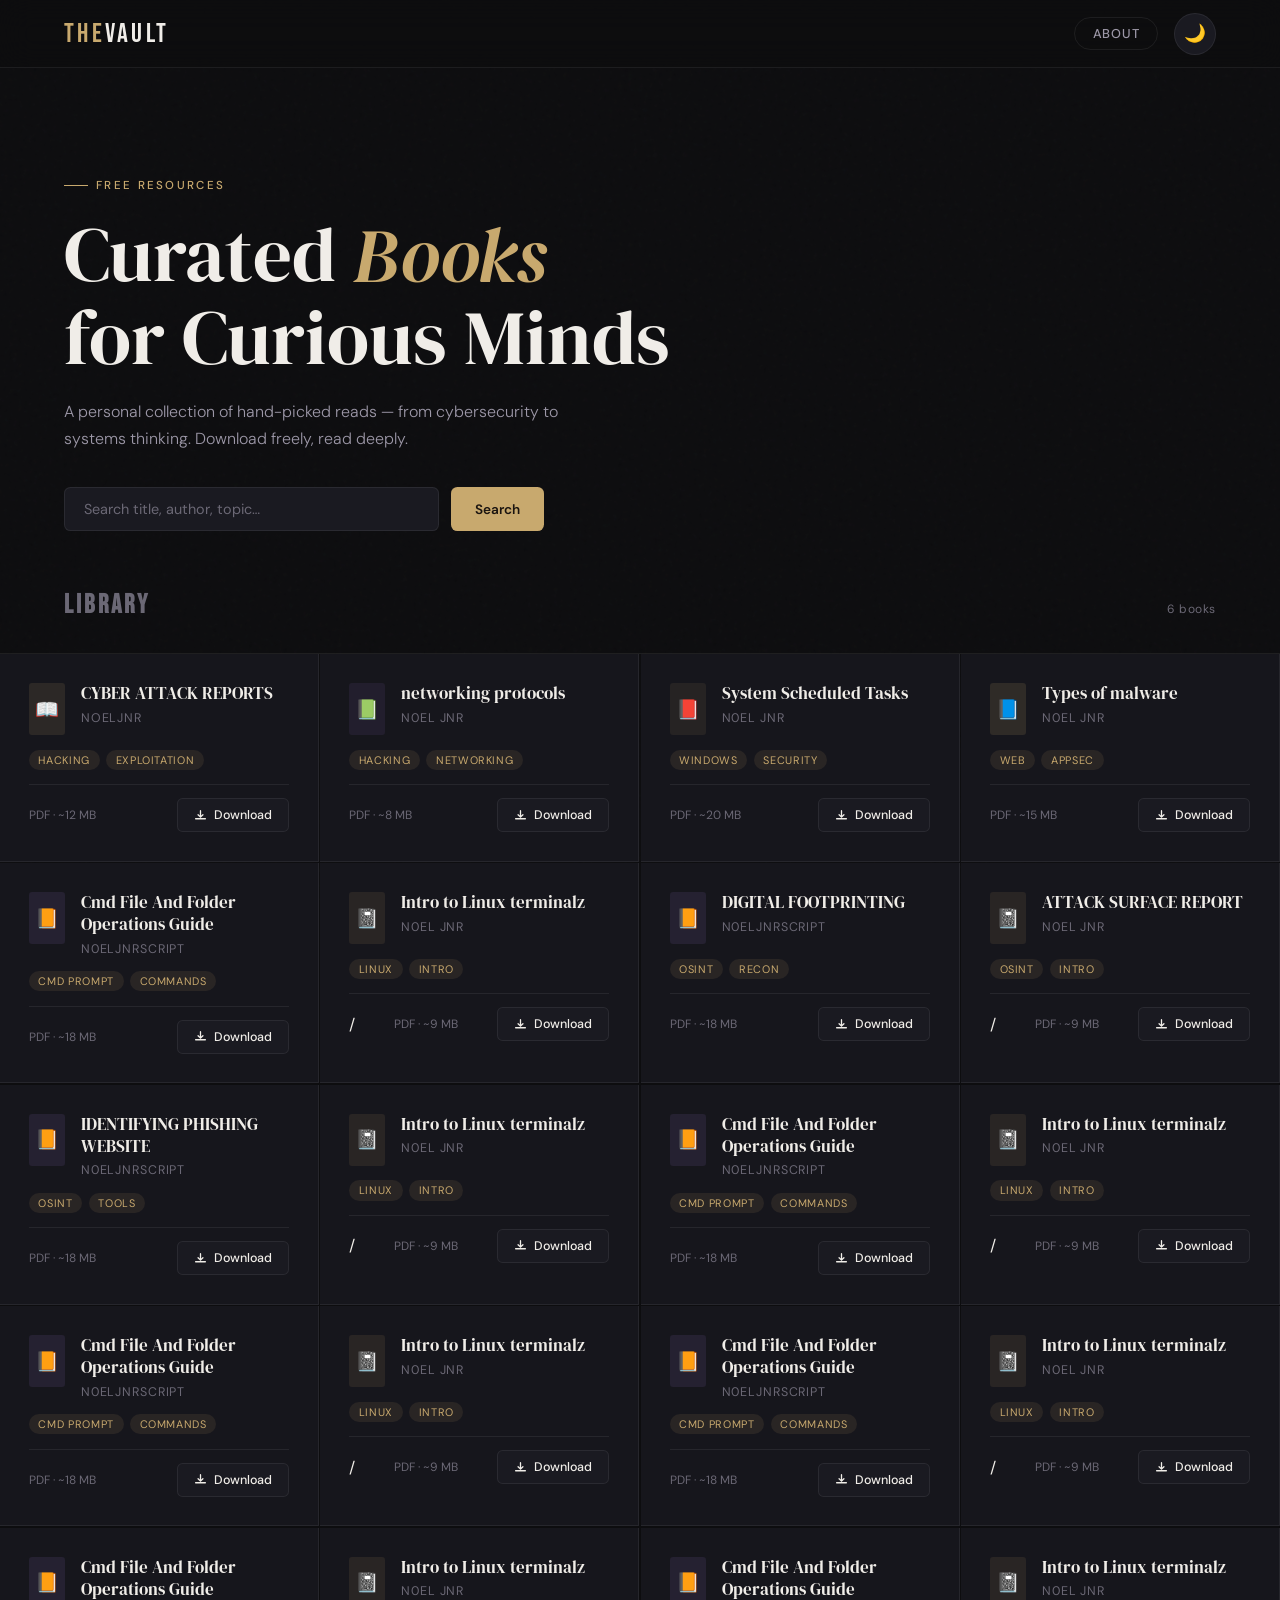
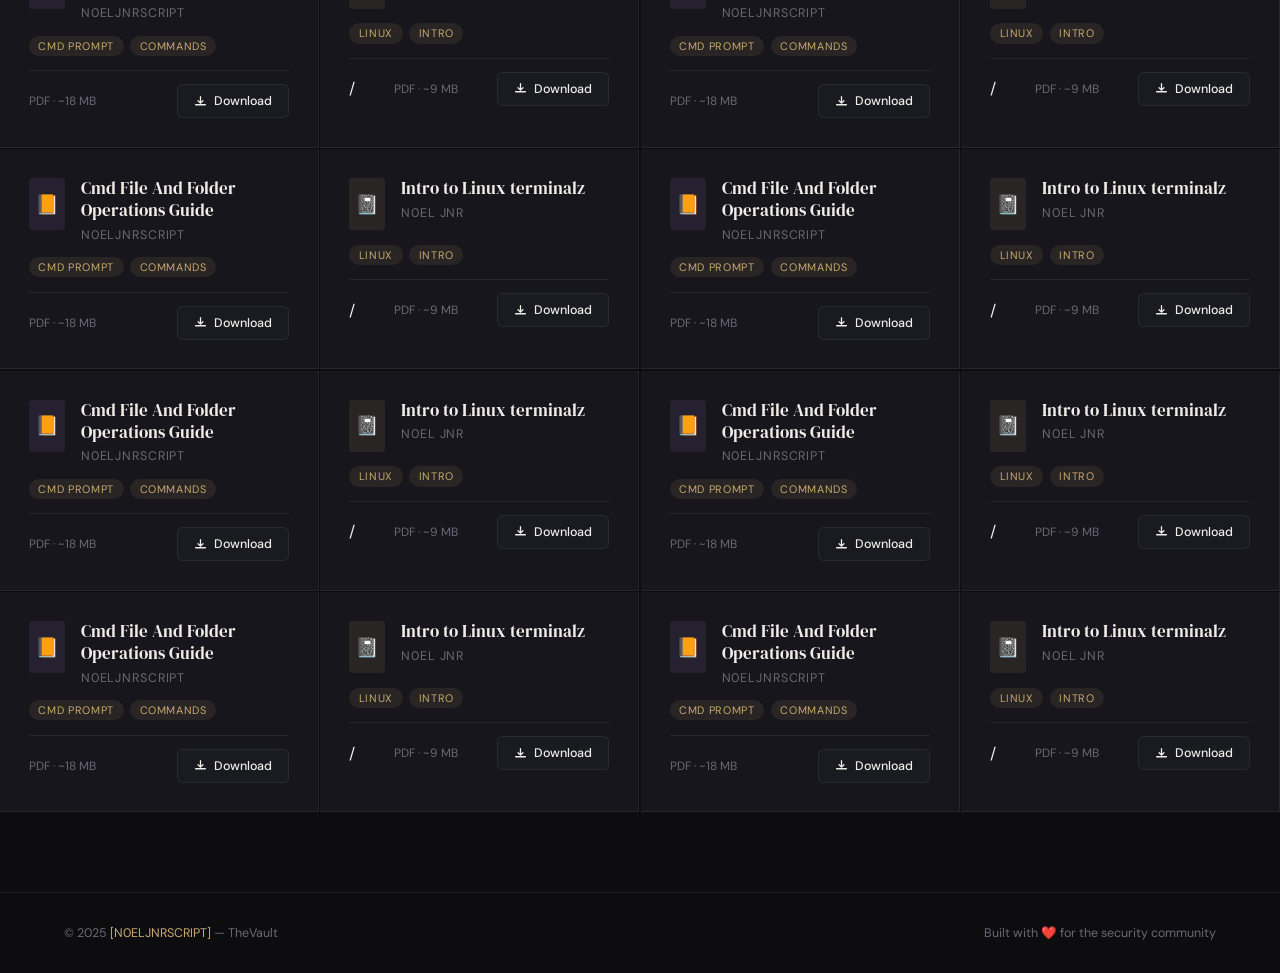
==== commit 00dadd87: "Update index.html" ====
--- a/index.html
+++ b/index.html
@@ -521,46 +521,46 @@
     </div>
   </article>
   
-  <!-- ── BOOK 5 ── -->
-  <article class="book-card" data-title="Cmd File And Folder Operations Guide" data-author="N0el Jnr" data-tags="CMD PROMPT">
-    <div style="display:flex; gap:1rem; align-items:flex-start;">
-      <div class="book-spine" style="background:rgba(123,94,167,0.15);">📙</div>
-      <div class="book-meta">
-        <div class="book-title">Cmd File And Folder Operations Guide</div>
-        <div class="book-author">N0ELJNRSCRIPT</div>
-      </div>
-    </div>
-    <div class="book-tags">
-      <span class="tag">CMD PROMPT</span>
-      <span class="tag">Commands</span>
-    </div>
-    <div class="book-footer">
-      <span class="file-info">PDF · ~18 MB</span>
-      <a class="dl-btn" href="https://raw.githubusercontent.com/Noeljnrscript/cybersecurity-portfolio/main/Cmd-File-And-Folder-Operations-Guide.pdf" 
-        download>
-        <svg viewBox="0 0 16 16" fill="none"><path d="M8 2v8m0 0L5 7m3 3 3-3M2 12h12" stroke="currentColor" stroke-width="1.6" stroke-linecap="round" stroke-linejoin="round"/></svg>
-        Download
-      </a>
-    </div>
-  </article>
-
-  <!-- ── BOOK 6 ── -->
-  <article class="book-card" data-title="Intro to Linux terminalz" data-author="N0el Jnr" data-tags="KALI-LINUX">
-    <div style="display:flex; gap:1rem; align-items:flex-start;">
-      <div class="book-spine" style="background:rgba(200,169,110,0.10);">📓</div>
-      <div class="book-meta">
-        <div class="book-title">Intro to Linux terminalz</div>
-        <div class="book-author">N0el Jnr</div>
-      </div>
-    </div>
-    <div class="book-tags">
-      <span class="tag">LINUX</span>
-      <span class="tag">INTRO</span>
-    </div>
-    <div class="book-footer">/
-      <span class="file-info">PDF · ~9 MB</span>
-      <a class="dl-btn" 
-        href="https://raw.githubusercontent.com/Noeljnrscript/cybersecurity-portfolio/main/Kali_Linux_File_Location_Commands_Cheatsheet.pdf" 
+  <!-- ── BOOK 7 ── -->
+  <article class="book-card" data-title="DIGITAL FOOTPRINTING" data-author="N0el Jnr" data-tags="OSINT">
+    <div style="display:flex; gap:1rem; align-items:flex-start;">
+      <div class="book-spine" style="background:rgba(123,94,167,0.15);">📙</div>
+      <div class="book-meta">
+        <div class="book-title">DIGITAL FOOTPRINTING</div>
+        <div class="book-author">N0ELJNRSCRIPT</div>
+      </div>
+    </div>
+    <div class="book-tags">
+      <span class="tag">OSINT</span>
+      <span class="tag">RECON</span>
+    </div>
+    <div class="book-footer">
+      <span class="file-info">PDF · ~18 MB</span>
+      <a class="dl-btn" href="https://raw.githubusercontent.com/Noeljnrscript/cybersecurity-portfolio/main/Digital_Footprint_Report_TroyHunt.pdf" 
+        download>
+        <svg viewBox="0 0 16 16" fill="none"><path d="M8 2v8m0 0L5 7m3 3 3-3M2 12h12" stroke="currentColor" stroke-width="1.6" stroke-linecap="round" stroke-linejoin="round"/></svg>
+        Download
+      </a>
+    </div>
+  </article>
+
+  <!-- ── BOOK 8 ── -->
+  <article class="book-card" data-title="ATTACK SURFACE REPORT" data-author="N0el Jnr" data-tags="KALI-LINUX">
+    <div style="display:flex; gap:1rem; align-items:flex-start;">
+      <div class="book-spine" style="background:rgba(200,169,110,0.10);">📓</div>
+      <div class="book-meta">
+        <div class="book-title">ATTACK SURFACE REPORT</div>
+        <div class="book-author">N0el Jnr</div>
+      </div>
+    </div>
+    <div class="book-tags">
+      <span class="tag">OSINT</span>
+      <span class="tag">INTRO</span>
+    </div>
+    <div class="book-footer">/
+      <span class="file-info">PDF · ~9 MB</span>
+      <a class="dl-btn" 
+        href="https://raw.githubusercontent.com/Noeljnrscript/cybersecurity-portfolio/main/attack-surface-report.pdf" 
         download>
         <svg viewBox="0 0 16 16" fill="none"><path d="M8 2v8m0 0L5 7m3 3 3-3M2 12h12" stroke="currentColor" stroke-width="1.6" stroke-linecap="round" stroke-linejoin="round"/></svg>
         Download
@@ -568,30 +568,30 @@
     </div>
   </article>
   
-  <!-- ── BOOK 5 ── -->
-  <article class="book-card" data-title="Cmd File And Folder Operations Guide" data-author="N0el Jnr" data-tags="CMD PROMPT">
-    <div style="display:flex; gap:1rem; align-items:flex-start;">
-      <div class="book-spine" style="background:rgba(123,94,167,0.15);">📙</div>
-      <div class="book-meta">
-        <div class="book-title">Cmd File And Folder Operations Guide</div>
-        <div class="book-author">N0ELJNRSCRIPT</div>
-      </div>
-    </div>
-    <div class="book-tags">
-      <span class="tag">CMD PROMPT</span>
-      <span class="tag">Commands</span>
-    </div>
-    <div class="book-footer">
-      <span class="file-info">PDF · ~18 MB</span>
-      <a class="dl-btn" href="https://raw.githubusercontent.com/Noeljnrscript/cybersecurity-portfolio/main/Cmd-File-And-Folder-Operations-Guide.pdf" 
-        download>
-        <svg viewBox="0 0 16 16" fill="none"><path d="M8 2v8m0 0L5 7m3 3 3-3M2 12h12" stroke="currentColor" stroke-width="1.6" stroke-linecap="round" stroke-linejoin="round"/></svg>
-        Download
-      </a>
-    </div>
-  </article>
-
-  <!-- ── BOOK 6 ── -->
+  <!-- ── BOOK 9 ── -->
+  <article class="book-card" data-title="IDENTIFYING PHISHING WEBSITE" data-author="N0el Jnr" data-tags="OSINT">
+    <div style="display:flex; gap:1rem; align-items:flex-start;">
+      <div class="book-spine" style="background:rgba(123,94,167,0.15);">📙</div>
+      <div class="book-meta">
+        <div class="book-title">IDENTIFYING PHISHING WEBSITE</div>
+        <div class="book-author">N0ELJNRSCRIPT</div>
+      </div>
+    </div>
+    <div class="book-tags">
+      <span class="tag">OSINT</span>
+      <span class="tag">TOOLS</span>
+    </div>
+    <div class="book-footer">
+      <span class="file-info">PDF · ~18 MB</span>
+      <a class="dl-btn" href="https://raw.githubusercontent.com/Noeljnrscript/cybersecurity-portfolio/main/msc-express.pdf" 
+        download>
+        <svg viewBox="0 0 16 16" fill="none"><path d="M8 2v8m0 0L5 7m3 3 3-3M2 12h12" stroke="currentColor" stroke-width="1.6" stroke-linecap="round" stroke-linejoin="round"/></svg>
+        Download
+      </a>
+    </div>
+  </article>
+
+  <!-- ── BOOK 10 ── -->
   <article class="book-card" data-title="Intro to Linux terminalz" data-author="N0el Jnr" data-tags="KALI-LINUX">
     <div style="display:flex; gap:1rem; align-items:flex-start;">
       <div class="book-spine" style="background:rgba(200,169,110,0.10);">📓</div>
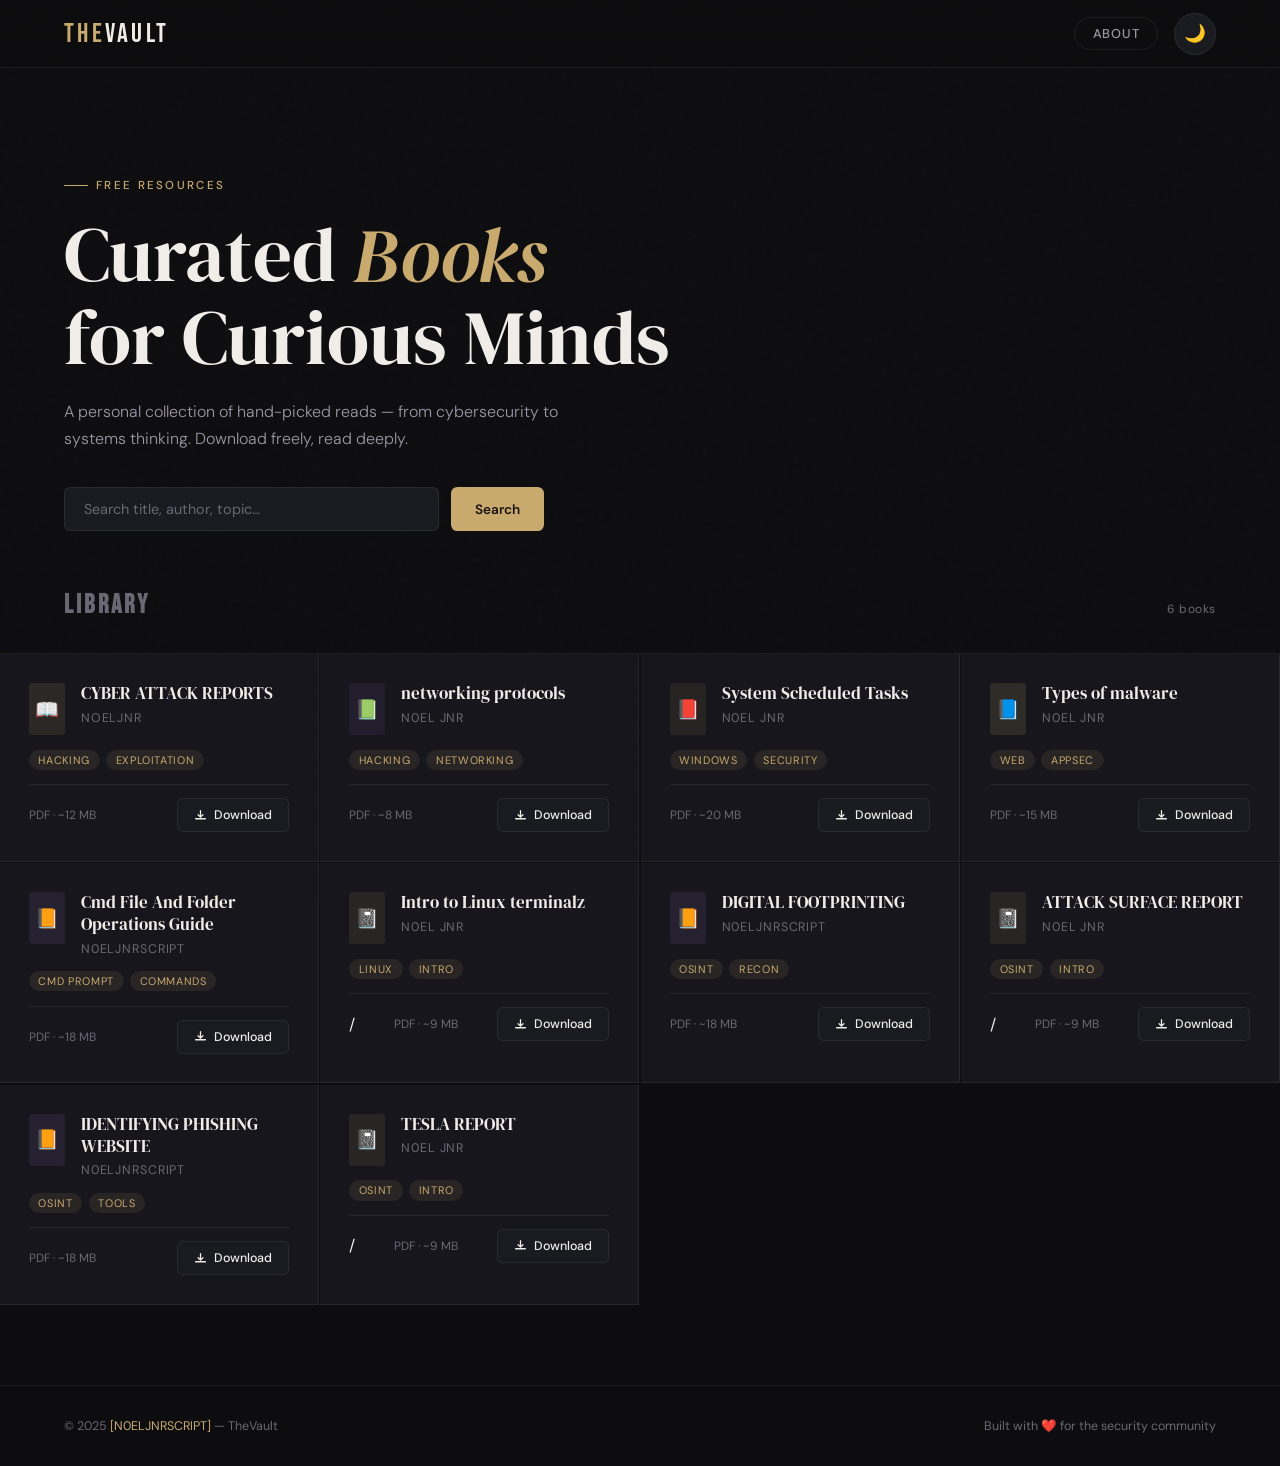
==== commit fe43cd97: "Update index.html" ====
--- a/index.html
+++ b/index.html
@@ -592,539 +592,22 @@
   </article>
 
   <!-- ── BOOK 10 ── -->
-  <article class="book-card" data-title="Intro to Linux terminalz" data-author="N0el Jnr" data-tags="KALI-LINUX">
+  <article class="book-card" data-title="Tesla Report" data-author="N0el Jnr" data-tags="OSINT-BOT">
     <div style="display:flex; gap:1rem; align-items:flex-start;">
       <div class="book-spine" style="background:rgba(200,169,110,0.10);">📓</div>
       <div class="book-meta">
-        <div class="book-title">Intro to Linux terminalz</div>
+        <div class="book-title">TESLA REPORT</div>
         <div class="book-author">N0el Jnr</div>
       </div>
     </div>
     <div class="book-tags">
-      <span class="tag">LINUX</span>
+      <span class="tag">OSINT</span>
       <span class="tag">INTRO</span>
     </div>
     <div class="book-footer">/
       <span class="file-info">PDF · ~9 MB</span>
       <a class="dl-btn" 
-        href="https://raw.githubusercontent.com/Noeljnrscript/cybersecurity-portfolio/main/Kali_Linux_File_Location_Commands_Cheatsheet.pdf" 
-        download>
-        <svg viewBox="0 0 16 16" fill="none"><path d="M8 2v8m0 0L5 7m3 3 3-3M2 12h12" stroke="currentColor" stroke-width="1.6" stroke-linecap="round" stroke-linejoin="round"/></svg>
-        Download
-      </a>
-    </div>
-  </article>
-  
-  <!-- ── BOOK 5 ── -->
-  <article class="book-card" data-title="Cmd File And Folder Operations Guide" data-author="N0el Jnr" data-tags="CMD PROMPT">
-    <div style="display:flex; gap:1rem; align-items:flex-start;">
-      <div class="book-spine" style="background:rgba(123,94,167,0.15);">📙</div>
-      <div class="book-meta">
-        <div class="book-title">Cmd File And Folder Operations Guide</div>
-        <div class="book-author">N0ELJNRSCRIPT</div>
-      </div>
-    </div>
-    <div class="book-tags">
-      <span class="tag">CMD PROMPT</span>
-      <span class="tag">Commands</span>
-    </div>
-    <div class="book-footer">
-      <span class="file-info">PDF · ~18 MB</span>
-      <a class="dl-btn" href="https://raw.githubusercontent.com/Noeljnrscript/cybersecurity-portfolio/main/Cmd-File-And-Folder-Operations-Guide.pdf" 
-        download>
-        <svg viewBox="0 0 16 16" fill="none"><path d="M8 2v8m0 0L5 7m3 3 3-3M2 12h12" stroke="currentColor" stroke-width="1.6" stroke-linecap="round" stroke-linejoin="round"/></svg>
-        Download
-      </a>
-    </div>
-  </article>
-
-  <!-- ── BOOK 6 ── -->
-  <article class="book-card" data-title="Intro to Linux terminalz" data-author="N0el Jnr" data-tags="KALI-LINUX">
-    <div style="display:flex; gap:1rem; align-items:flex-start;">
-      <div class="book-spine" style="background:rgba(200,169,110,0.10);">📓</div>
-      <div class="book-meta">
-        <div class="book-title">Intro to Linux terminalz</div>
-        <div class="book-author">N0el Jnr</div>
-      </div>
-    </div>
-    <div class="book-tags">
-      <span class="tag">LINUX</span>
-      <span class="tag">INTRO</span>
-    </div>
-    <div class="book-footer">/
-      <span class="file-info">PDF · ~9 MB</span>
-      <a class="dl-btn" 
-        href="https://raw.githubusercontent.com/Noeljnrscript/cybersecurity-portfolio/main/Kali_Linux_File_Location_Commands_Cheatsheet.pdf" 
-        download>
-        <svg viewBox="0 0 16 16" fill="none"><path d="M8 2v8m0 0L5 7m3 3 3-3M2 12h12" stroke="currentColor" stroke-width="1.6" stroke-linecap="round" stroke-linejoin="round"/></svg>
-        Download
-      </a>
-    </div>
-  </article>
-  
-  <!-- ── BOOK 5 ── -->
-  <article class="book-card" data-title="Cmd File And Folder Operations Guide" data-author="N0el Jnr" data-tags="CMD PROMPT">
-    <div style="display:flex; gap:1rem; align-items:flex-start;">
-      <div class="book-spine" style="background:rgba(123,94,167,0.15);">📙</div>
-      <div class="book-meta">
-        <div class="book-title">Cmd File And Folder Operations Guide</div>
-        <div class="book-author">N0ELJNRSCRIPT</div>
-      </div>
-    </div>
-    <div class="book-tags">
-      <span class="tag">CMD PROMPT</span>
-      <span class="tag">Commands</span>
-    </div>
-    <div class="book-footer">
-      <span class="file-info">PDF · ~18 MB</span>
-      <a class="dl-btn" href="https://raw.githubusercontent.com/Noeljnrscript/cybersecurity-portfolio/main/Cmd-File-And-Folder-Operations-Guide.pdf" 
-        download>
-        <svg viewBox="0 0 16 16" fill="none"><path d="M8 2v8m0 0L5 7m3 3 3-3M2 12h12" stroke="currentColor" stroke-width="1.6" stroke-linecap="round" stroke-linejoin="round"/></svg>
-        Download
-      </a>
-    </div>
-  </article>
-
-  <!-- ── BOOK 6 ── -->
-  <article class="book-card" data-title="Intro to Linux terminalz" data-author="N0el Jnr" data-tags="KALI-LINUX">
-    <div style="display:flex; gap:1rem; align-items:flex-start;">
-      <div class="book-spine" style="background:rgba(200,169,110,0.10);">📓</div>
-      <div class="book-meta">
-        <div class="book-title">Intro to Linux terminalz</div>
-        <div class="book-author">N0el Jnr</div>
-      </div>
-    </div>
-    <div class="book-tags">
-      <span class="tag">LINUX</span>
-      <span class="tag">INTRO</span>
-    </div>
-    <div class="book-footer">/
-      <span class="file-info">PDF · ~9 MB</span>
-      <a class="dl-btn" 
-        href="https://raw.githubusercontent.com/Noeljnrscript/cybersecurity-portfolio/main/Kali_Linux_File_Location_Commands_Cheatsheet.pdf" 
-        download>
-        <svg viewBox="0 0 16 16" fill="none"><path d="M8 2v8m0 0L5 7m3 3 3-3M2 12h12" stroke="currentColor" stroke-width="1.6" stroke-linecap="round" stroke-linejoin="round"/></svg>
-        Download
-      </a>
-    </div>
-  </article>
-  
-  <!-- ── BOOK 5 ── -->
-  <article class="book-card" data-title="Cmd File And Folder Operations Guide" data-author="N0el Jnr" data-tags="CMD PROMPT">
-    <div style="display:flex; gap:1rem; align-items:flex-start;">
-      <div class="book-spine" style="background:rgba(123,94,167,0.15);">📙</div>
-      <div class="book-meta">
-        <div class="book-title">Cmd File And Folder Operations Guide</div>
-        <div class="book-author">N0ELJNRSCRIPT</div>
-      </div>
-    </div>
-    <div class="book-tags">
-      <span class="tag">CMD PROMPT</span>
-      <span class="tag">Commands</span>
-    </div>
-    <div class="book-footer">
-      <span class="file-info">PDF · ~18 MB</span>
-      <a class="dl-btn" href="https://raw.githubusercontent.com/Noeljnrscript/cybersecurity-portfolio/main/Cmd-File-And-Folder-Operations-Guide.pdf" 
-        download>
-        <svg viewBox="0 0 16 16" fill="none"><path d="M8 2v8m0 0L5 7m3 3 3-3M2 12h12" stroke="currentColor" stroke-width="1.6" stroke-linecap="round" stroke-linejoin="round"/></svg>
-        Download
-      </a>
-    </div>
-  </article>
-
-  <!-- ── BOOK 6 ── -->
-  <article class="book-card" data-title="Intro to Linux terminalz" data-author="N0el Jnr" data-tags="KALI-LINUX">
-    <div style="display:flex; gap:1rem; align-items:flex-start;">
-      <div class="book-spine" style="background:rgba(200,169,110,0.10);">📓</div>
-      <div class="book-meta">
-        <div class="book-title">Intro to Linux terminalz</div>
-        <div class="book-author">N0el Jnr</div>
-      </div>
-    </div>
-    <div class="book-tags">
-      <span class="tag">LINUX</span>
-      <span class="tag">INTRO</span>
-    </div>
-    <div class="book-footer">/
-      <span class="file-info">PDF · ~9 MB</span>
-      <a class="dl-btn" 
-        href="https://raw.githubusercontent.com/Noeljnrscript/cybersecurity-portfolio/main/Kali_Linux_File_Location_Commands_Cheatsheet.pdf" 
-        download>
-        <svg viewBox="0 0 16 16" fill="none"><path d="M8 2v8m0 0L5 7m3 3 3-3M2 12h12" stroke="currentColor" stroke-width="1.6" stroke-linecap="round" stroke-linejoin="round"/></svg>
-        Download
-      </a>
-    </div>
-  </article>
-  
-  <!-- ── BOOK 5 ── -->
-  <article class="book-card" data-title="Cmd File And Folder Operations Guide" data-author="N0el Jnr" data-tags="CMD PROMPT">
-    <div style="display:flex; gap:1rem; align-items:flex-start;">
-      <div class="book-spine" style="background:rgba(123,94,167,0.15);">📙</div>
-      <div class="book-meta">
-        <div class="book-title">Cmd File And Folder Operations Guide</div>
-        <div class="book-author">N0ELJNRSCRIPT</div>
-      </div>
-    </div>
-    <div class="book-tags">
-      <span class="tag">CMD PROMPT</span>
-      <span class="tag">Commands</span>
-    </div>
-    <div class="book-footer">
-      <span class="file-info">PDF · ~18 MB</span>
-      <a class="dl-btn" href="https://raw.githubusercontent.com/Noeljnrscript/cybersecurity-portfolio/main/Cmd-File-And-Folder-Operations-Guide.pdf" 
-        download>
-        <svg viewBox="0 0 16 16" fill="none"><path d="M8 2v8m0 0L5 7m3 3 3-3M2 12h12" stroke="currentColor" stroke-width="1.6" stroke-linecap="round" stroke-linejoin="round"/></svg>
-        Download
-      </a>
-    </div>
-  </article>
-
-  <!-- ── BOOK 6 ── -->
-  <article class="book-card" data-title="Intro to Linux terminalz" data-author="N0el Jnr" data-tags="KALI-LINUX">
-    <div style="display:flex; gap:1rem; align-items:flex-start;">
-      <div class="book-spine" style="background:rgba(200,169,110,0.10);">📓</div>
-      <div class="book-meta">
-        <div class="book-title">Intro to Linux terminalz</div>
-        <div class="book-author">N0el Jnr</div>
-      </div>
-    </div>
-    <div class="book-tags">
-      <span class="tag">LINUX</span>
-      <span class="tag">INTRO</span>
-    </div>
-    <div class="book-footer">/
-      <span class="file-info">PDF · ~9 MB</span>
-      <a class="dl-btn" 
-        href="https://raw.githubusercontent.com/Noeljnrscript/cybersecurity-portfolio/main/Kali_Linux_File_Location_Commands_Cheatsheet.pdf" 
-        download>
-        <svg viewBox="0 0 16 16" fill="none"><path d="M8 2v8m0 0L5 7m3 3 3-3M2 12h12" stroke="currentColor" stroke-width="1.6" stroke-linecap="round" stroke-linejoin="round"/></svg>
-        Download
-      </a>
-    </div>
-  </article>
-  
-  <!-- ── BOOK 5 ── -->
-  <article class="book-card" data-title="Cmd File And Folder Operations Guide" data-author="N0el Jnr" data-tags="CMD PROMPT">
-    <div style="display:flex; gap:1rem; align-items:flex-start;">
-      <div class="book-spine" style="background:rgba(123,94,167,0.15);">📙</div>
-      <div class="book-meta">
-        <div class="book-title">Cmd File And Folder Operations Guide</div>
-        <div class="book-author">N0ELJNRSCRIPT</div>
-      </div>
-    </div>
-    <div class="book-tags">
-      <span class="tag">CMD PROMPT</span>
-      <span class="tag">Commands</span>
-    </div>
-    <div class="book-footer">
-      <span class="file-info">PDF · ~18 MB</span>
-      <a class="dl-btn" href="https://raw.githubusercontent.com/Noeljnrscript/cybersecurity-portfolio/main/Cmd-File-And-Folder-Operations-Guide.pdf" 
-        download>
-        <svg viewBox="0 0 16 16" fill="none"><path d="M8 2v8m0 0L5 7m3 3 3-3M2 12h12" stroke="currentColor" stroke-width="1.6" stroke-linecap="round" stroke-linejoin="round"/></svg>
-        Download
-      </a>
-    </div>
-  </article>
-
-  <!-- ── BOOK 6 ── -->
-  <article class="book-card" data-title="Intro to Linux terminalz" data-author="N0el Jnr" data-tags="KALI-LINUX">
-    <div style="display:flex; gap:1rem; align-items:flex-start;">
-      <div class="book-spine" style="background:rgba(200,169,110,0.10);">📓</div>
-      <div class="book-meta">
-        <div class="book-title">Intro to Linux terminalz</div>
-        <div class="book-author">N0el Jnr</div>
-      </div>
-    </div>
-    <div class="book-tags">
-      <span class="tag">LINUX</span>
-      <span class="tag">INTRO</span>
-    </div>
-    <div class="book-footer">/
-      <span class="file-info">PDF · ~9 MB</span>
-      <a class="dl-btn" 
-        href="https://raw.githubusercontent.com/Noeljnrscript/cybersecurity-portfolio/main/Kali_Linux_File_Location_Commands_Cheatsheet.pdf" 
-        download>
-        <svg viewBox="0 0 16 16" fill="none"><path d="M8 2v8m0 0L5 7m3 3 3-3M2 12h12" stroke="currentColor" stroke-width="1.6" stroke-linecap="round" stroke-linejoin="round"/></svg>
-        Download
-      </a>
-    </div>
-  </article>
-  
-  <!-- ── BOOK 5 ── -->
-  <article class="book-card" data-title="Cmd File And Folder Operations Guide" data-author="N0el Jnr" data-tags="CMD PROMPT">
-    <div style="display:flex; gap:1rem; align-items:flex-start;">
-      <div class="book-spine" style="background:rgba(123,94,167,0.15);">📙</div>
-      <div class="book-meta">
-        <div class="book-title">Cmd File And Folder Operations Guide</div>
-        <div class="book-author">N0ELJNRSCRIPT</div>
-      </div>
-    </div>
-    <div class="book-tags">
-      <span class="tag">CMD PROMPT</span>
-      <span class="tag">Commands</span>
-    </div>
-    <div class="book-footer">
-      <span class="file-info">PDF · ~18 MB</span>
-      <a class="dl-btn" href="https://raw.githubusercontent.com/Noeljnrscript/cybersecurity-portfolio/main/Cmd-File-And-Folder-Operations-Guide.pdf" 
-        download>
-        <svg viewBox="0 0 16 16" fill="none"><path d="M8 2v8m0 0L5 7m3 3 3-3M2 12h12" stroke="currentColor" stroke-width="1.6" stroke-linecap="round" stroke-linejoin="round"/></svg>
-        Download
-      </a>
-    </div>
-  </article>
-
-  <!-- ── BOOK 6 ── -->
-  <article class="book-card" data-title="Intro to Linux terminalz" data-author="N0el Jnr" data-tags="KALI-LINUX">
-    <div style="display:flex; gap:1rem; align-items:flex-start;">
-      <div class="book-spine" style="background:rgba(200,169,110,0.10);">📓</div>
-      <div class="book-meta">
-        <div class="book-title">Intro to Linux terminalz</div>
-        <div class="book-author">N0el Jnr</div>
-      </div>
-    </div>
-    <div class="book-tags">
-      <span class="tag">LINUX</span>
-      <span class="tag">INTRO</span>
-    </div>
-    <div class="book-footer">/
-      <span class="file-info">PDF · ~9 MB</span>
-      <a class="dl-btn" 
-        href="https://raw.githubusercontent.com/Noeljnrscript/cybersecurity-portfolio/main/Kali_Linux_File_Location_Commands_Cheatsheet.pdf" 
-        download>
-        <svg viewBox="0 0 16 16" fill="none"><path d="M8 2v8m0 0L5 7m3 3 3-3M2 12h12" stroke="currentColor" stroke-width="1.6" stroke-linecap="round" stroke-linejoin="round"/></svg>
-        Download
-      </a>
-    </div>
-  </article>
-  
-  <!-- ── BOOK 5 ── -->
-  <article class="book-card" data-title="Cmd File And Folder Operations Guide" data-author="N0el Jnr" data-tags="CMD PROMPT">
-    <div style="display:flex; gap:1rem; align-items:flex-start;">
-      <div class="book-spine" style="background:rgba(123,94,167,0.15);">📙</div>
-      <div class="book-meta">
-        <div class="book-title">Cmd File And Folder Operations Guide</div>
-        <div class="book-author">N0ELJNRSCRIPT</div>
-      </div>
-    </div>
-    <div class="book-tags">
-      <span class="tag">CMD PROMPT</span>
-      <span class="tag">Commands</span>
-    </div>
-    <div class="book-footer">
-      <span class="file-info">PDF · ~18 MB</span>
-      <a class="dl-btn" href="https://raw.githubusercontent.com/Noeljnrscript/cybersecurity-portfolio/main/Cmd-File-And-Folder-Operations-Guide.pdf" 
-        download>
-        <svg viewBox="0 0 16 16" fill="none"><path d="M8 2v8m0 0L5 7m3 3 3-3M2 12h12" stroke="currentColor" stroke-width="1.6" stroke-linecap="round" stroke-linejoin="round"/></svg>
-        Download
-      </a>
-    </div>
-  </article>
-
-  <!-- ── BOOK 6 ── -->
-  <article class="book-card" data-title="Intro to Linux terminalz" data-author="N0el Jnr" data-tags="KALI-LINUX">
-    <div style="display:flex; gap:1rem; align-items:flex-start;">
-      <div class="book-spine" style="background:rgba(200,169,110,0.10);">📓</div>
-      <div class="book-meta">
-        <div class="book-title">Intro to Linux terminalz</div>
-        <div class="book-author">N0el Jnr</div>
-      </div>
-    </div>
-    <div class="book-tags">
-      <span class="tag">LINUX</span>
-      <span class="tag">INTRO</span>
-    </div>
-    <div class="book-footer">/
-      <span class="file-info">PDF · ~9 MB</span>
-      <a class="dl-btn" 
-        href="https://raw.githubusercontent.com/Noeljnrscript/cybersecurity-portfolio/main/Kali_Linux_File_Location_Commands_Cheatsheet.pdf" 
-        download>
-        <svg viewBox="0 0 16 16" fill="none"><path d="M8 2v8m0 0L5 7m3 3 3-3M2 12h12" stroke="currentColor" stroke-width="1.6" stroke-linecap="round" stroke-linejoin="round"/></svg>
-        Download
-      </a>
-    </div>
-  </article>
-  
-  <!-- ── BOOK 5 ── -->
-  <article class="book-card" data-title="Cmd File And Folder Operations Guide" data-author="N0el Jnr" data-tags="CMD PROMPT">
-    <div style="display:flex; gap:1rem; align-items:flex-start;">
-      <div class="book-spine" style="background:rgba(123,94,167,0.15);">📙</div>
-      <div class="book-meta">
-        <div class="book-title">Cmd File And Folder Operations Guide</div>
-        <div class="book-author">N0ELJNRSCRIPT</div>
-      </div>
-    </div>
-    <div class="book-tags">
-      <span class="tag">CMD PROMPT</span>
-      <span class="tag">Commands</span>
-    </div>
-    <div class="book-footer">
-      <span class="file-info">PDF · ~18 MB</span>
-      <a class="dl-btn" href="https://raw.githubusercontent.com/Noeljnrscript/cybersecurity-portfolio/main/Cmd-File-And-Folder-Operations-Guide.pdf" 
-        download>
-        <svg viewBox="0 0 16 16" fill="none"><path d="M8 2v8m0 0L5 7m3 3 3-3M2 12h12" stroke="currentColor" stroke-width="1.6" stroke-linecap="round" stroke-linejoin="round"/></svg>
-        Download
-      </a>
-    </div>
-  </article>
-
-  <!-- ── BOOK 6 ── -->
-  <article class="book-card" data-title="Intro to Linux terminalz" data-author="N0el Jnr" data-tags="KALI-LINUX">
-    <div style="display:flex; gap:1rem; align-items:flex-start;">
-      <div class="book-spine" style="background:rgba(200,169,110,0.10);">📓</div>
-      <div class="book-meta">
-        <div class="book-title">Intro to Linux terminalz</div>
-        <div class="book-author">N0el Jnr</div>
-      </div>
-    </div>
-    <div class="book-tags">
-      <span class="tag">LINUX</span>
-      <span class="tag">INTRO</span>
-    </div>
-    <div class="book-footer">/
-      <span class="file-info">PDF · ~9 MB</span>
-      <a class="dl-btn" 
-        href="https://raw.githubusercontent.com/Noeljnrscript/cybersecurity-portfolio/main/Kali_Linux_File_Location_Commands_Cheatsheet.pdf" 
-        download>
-        <svg viewBox="0 0 16 16" fill="none"><path d="M8 2v8m0 0L5 7m3 3 3-3M2 12h12" stroke="currentColor" stroke-width="1.6" stroke-linecap="round" stroke-linejoin="round"/></svg>
-        Download
-      </a>
-    </div>
-  </article>
-  
-  <!-- ── BOOK 5 ── -->
-  <article class="book-card" data-title="Cmd File And Folder Operations Guide" data-author="N0el Jnr" data-tags="CMD PROMPT">
-    <div style="display:flex; gap:1rem; align-items:flex-start;">
-      <div class="book-spine" style="background:rgba(123,94,167,0.15);">📙</div>
-      <div class="book-meta">
-        <div class="book-title">Cmd File And Folder Operations Guide</div>
-        <div class="book-author">N0ELJNRSCRIPT</div>
-      </div>
-    </div>
-    <div class="book-tags">
-      <span class="tag">CMD PROMPT</span>
-      <span class="tag">Commands</span>
-    </div>
-    <div class="book-footer">
-      <span class="file-info">PDF · ~18 MB</span>
-      <a class="dl-btn" href="https://raw.githubusercontent.com/Noeljnrscript/cybersecurity-portfolio/main/Cmd-File-And-Folder-Operations-Guide.pdf" 
-        download>
-        <svg viewBox="0 0 16 16" fill="none"><path d="M8 2v8m0 0L5 7m3 3 3-3M2 12h12" stroke="currentColor" stroke-width="1.6" stroke-linecap="round" stroke-linejoin="round"/></svg>
-        Download
-      </a>
-    </div>
-  </article>
-
-  <!-- ── BOOK 6 ── -->
-  <article class="book-card" data-title="Intro to Linux terminalz" data-author="N0el Jnr" data-tags="KALI-LINUX">
-    <div style="display:flex; gap:1rem; align-items:flex-start;">
-      <div class="book-spine" style="background:rgba(200,169,110,0.10);">📓</div>
-      <div class="book-meta">
-        <div class="book-title">Intro to Linux terminalz</div>
-        <div class="book-author">N0el Jnr</div>
-      </div>
-    </div>
-    <div class="book-tags">
-      <span class="tag">LINUX</span>
-      <span class="tag">INTRO</span>
-    </div>
-    <div class="book-footer">/
-      <span class="file-info">PDF · ~9 MB</span>
-      <a class="dl-btn" 
-        href="https://raw.githubusercontent.com/Noeljnrscript/cybersecurity-portfolio/main/Kali_Linux_File_Location_Commands_Cheatsheet.pdf" 
-        download>
-        <svg viewBox="0 0 16 16" fill="none"><path d="M8 2v8m0 0L5 7m3 3 3-3M2 12h12" stroke="currentColor" stroke-width="1.6" stroke-linecap="round" stroke-linejoin="round"/></svg>
-        Download
-      </a>
-    </div>
-  </article>
-  
-  <!-- ── BOOK 5 ── -->
-  <article class="book-card" data-title="Cmd File And Folder Operations Guide" data-author="N0el Jnr" data-tags="CMD PROMPT">
-    <div style="display:flex; gap:1rem; align-items:flex-start;">
-      <div class="book-spine" style="background:rgba(123,94,167,0.15);">📙</div>
-      <div class="book-meta">
-        <div class="book-title">Cmd File And Folder Operations Guide</div>
-        <div class="book-author">N0ELJNRSCRIPT</div>
-      </div>
-    </div>
-    <div class="book-tags">
-      <span class="tag">CMD PROMPT</span>
-      <span class="tag">Commands</span>
-    </div>
-    <div class="book-footer">
-      <span class="file-info">PDF · ~18 MB</span>
-      <a class="dl-btn" href="https://raw.githubusercontent.com/Noeljnrscript/cybersecurity-portfolio/main/Cmd-File-And-Folder-Operations-Guide.pdf" 
-        download>
-        <svg viewBox="0 0 16 16" fill="none"><path d="M8 2v8m0 0L5 7m3 3 3-3M2 12h12" stroke="currentColor" stroke-width="1.6" stroke-linecap="round" stroke-linejoin="round"/></svg>
-        Download
-      </a>
-    </div>
-  </article>
-
-  <!-- ── BOOK 6 ── -->
-  <article class="book-card" data-title="Intro to Linux terminalz" data-author="N0el Jnr" data-tags="KALI-LINUX">
-    <div style="display:flex; gap:1rem; align-items:flex-start;">
-      <div class="book-spine" style="background:rgba(200,169,110,0.10);">📓</div>
-      <div class="book-meta">
-        <div class="book-title">Intro to Linux terminalz</div>
-        <div class="book-author">N0el Jnr</div>
-      </div>
-    </div>
-    <div class="book-tags">
-      <span class="tag">LINUX</span>
-      <span class="tag">INTRO</span>
-    </div>
-    <div class="book-footer">/
-      <span class="file-info">PDF · ~9 MB</span>
-      <a class="dl-btn" 
-        href="https://raw.githubusercontent.com/Noeljnrscript/cybersecurity-portfolio/main/Kali_Linux_File_Location_Commands_Cheatsheet.pdf" 
-        download>
-        <svg viewBox="0 0 16 16" fill="none"><path d="M8 2v8m0 0L5 7m3 3 3-3M2 12h12" stroke="currentColor" stroke-width="1.6" stroke-linecap="round" stroke-linejoin="round"/></svg>
-        Download
-      </a>
-    </div>
-  </article>
-  
-  <!-- ── BOOK 5 ── -->
-  <article class="book-card" data-title="Cmd File And Folder Operations Guide" data-author="N0el Jnr" data-tags="CMD PROMPT">
-    <div style="display:flex; gap:1rem; align-items:flex-start;">
-      <div class="book-spine" style="background:rgba(123,94,167,0.15);">📙</div>
-      <div class="book-meta">
-        <div class="book-title">Cmd File And Folder Operations Guide</div>
-        <div class="book-author">N0ELJNRSCRIPT</div>
-      </div>
-    </div>
-    <div class="book-tags">
-      <span class="tag">CMD PROMPT</span>
-      <span class="tag">Commands</span>
-    </div>
-    <div class="book-footer">
-      <span class="file-info">PDF · ~18 MB</span>
-      <a class="dl-btn" href="https://raw.githubusercontent.com/Noeljnrscript/cybersecurity-portfolio/main/Cmd-File-And-Folder-Operations-Guide.pdf" 
-        download>
-        <svg viewBox="0 0 16 16" fill="none"><path d="M8 2v8m0 0L5 7m3 3 3-3M2 12h12" stroke="currentColor" stroke-width="1.6" stroke-linecap="round" stroke-linejoin="round"/></svg>
-        Download
-      </a>
-    </div>
-  </article>
-
-  <!-- ── BOOK 6 ── -->
-  <article class="book-card" data-title="Intro to Linux terminalz" data-author="N0el Jnr" data-tags="KALI-LINUX">
-    <div style="display:flex; gap:1rem; align-items:flex-start;">
-      <div class="book-spine" style="background:rgba(200,169,110,0.10);">📓</div>
-      <div class="book-meta">
-        <div class="book-title">Intro to Linux terminalz</div>
-        <div class="book-author">N0el Jnr</div>
-      </div>
-    </div>
-    <div class="book-tags">
-      <span class="tag">LINUX</span>
-      <span class="tag">INTRO</span>
-    </div>
-    <div class="book-footer">/
-      <span class="file-info">PDF · ~9 MB</span>
-      <a class="dl-btn" 
-        href="https://raw.githubusercontent.com/Noeljnrscript/cybersecurity-portfolio/main/Kali_Linux_File_Location_Commands_Cheatsheet.pdf" 
+        href="https://raw.githubusercontent.com/Noeljnrscript/cybersecurity-portfolio/main/tesla-report.pdf" 
         download>
         <svg viewBox="0 0 16 16" fill="none"><path d="M8 2v8m0 0L5 7m3 3 3-3M2 12h12" stroke="currentColor" stroke-width="1.6" stroke-linecap="round" stroke-linejoin="round"/></svg>
         Download
@@ -1162,8 +645,8 @@
       </div>
     </div>
     <div class="social-links">
-      <a class="social-link" href="https://github.com/YOUR_USERNAME" target="_blank">GitHub</a>
-      <a class="social-link" href="https://twitter.com/YOUR_HANDLE" target="_blank">Twitter / X</a>
+      <a class="social-link" href="https://github.com/Noeljnrscript" target="_blank">GitHub</a>
+      <a class="social-link" href="https://twitter.com/@Covenant123465" target="_blank">Twitter / X</a>
       <a class="social-link" href="https://linkedin.com/in/YOUR_PROFILE" target="_blank">LinkedIn</a>
       <a class="social-link" href="mailto:your@email.com">emmaeffiong267@gmail.com</a>
     </div>
